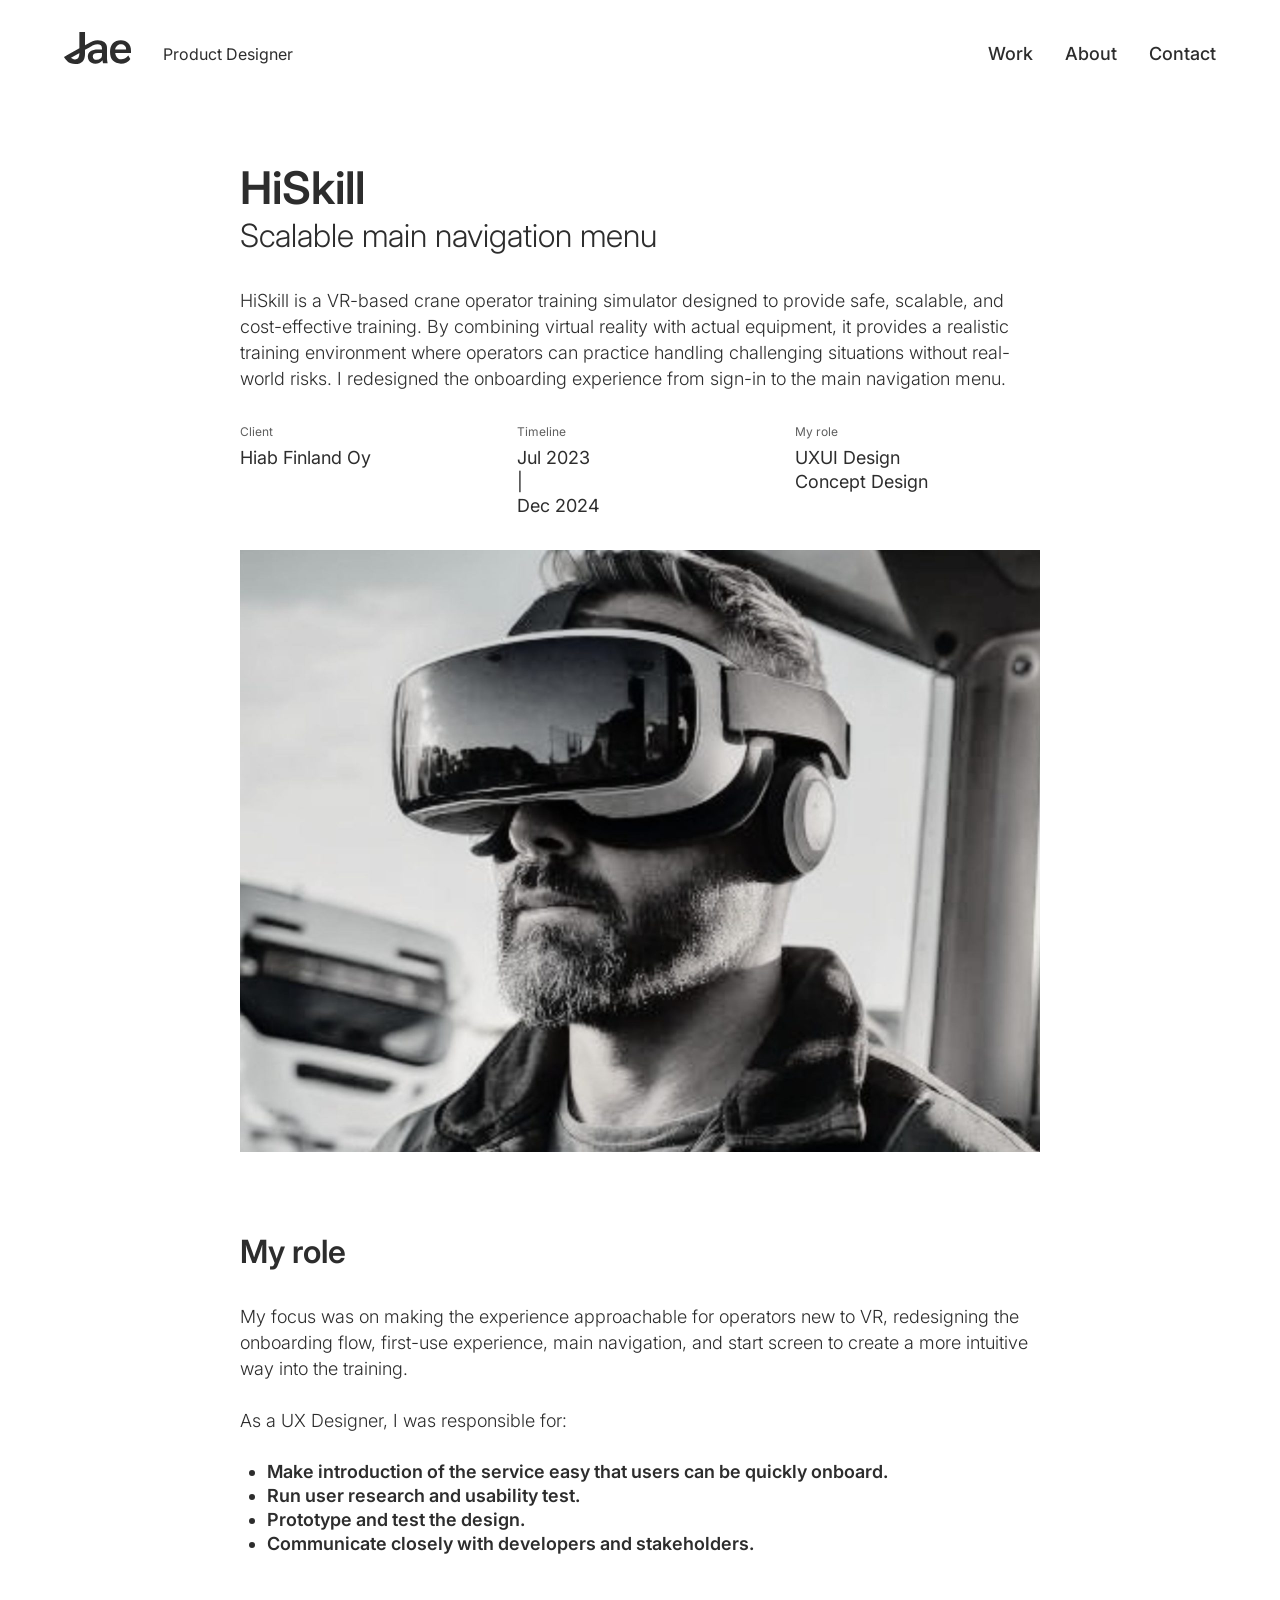
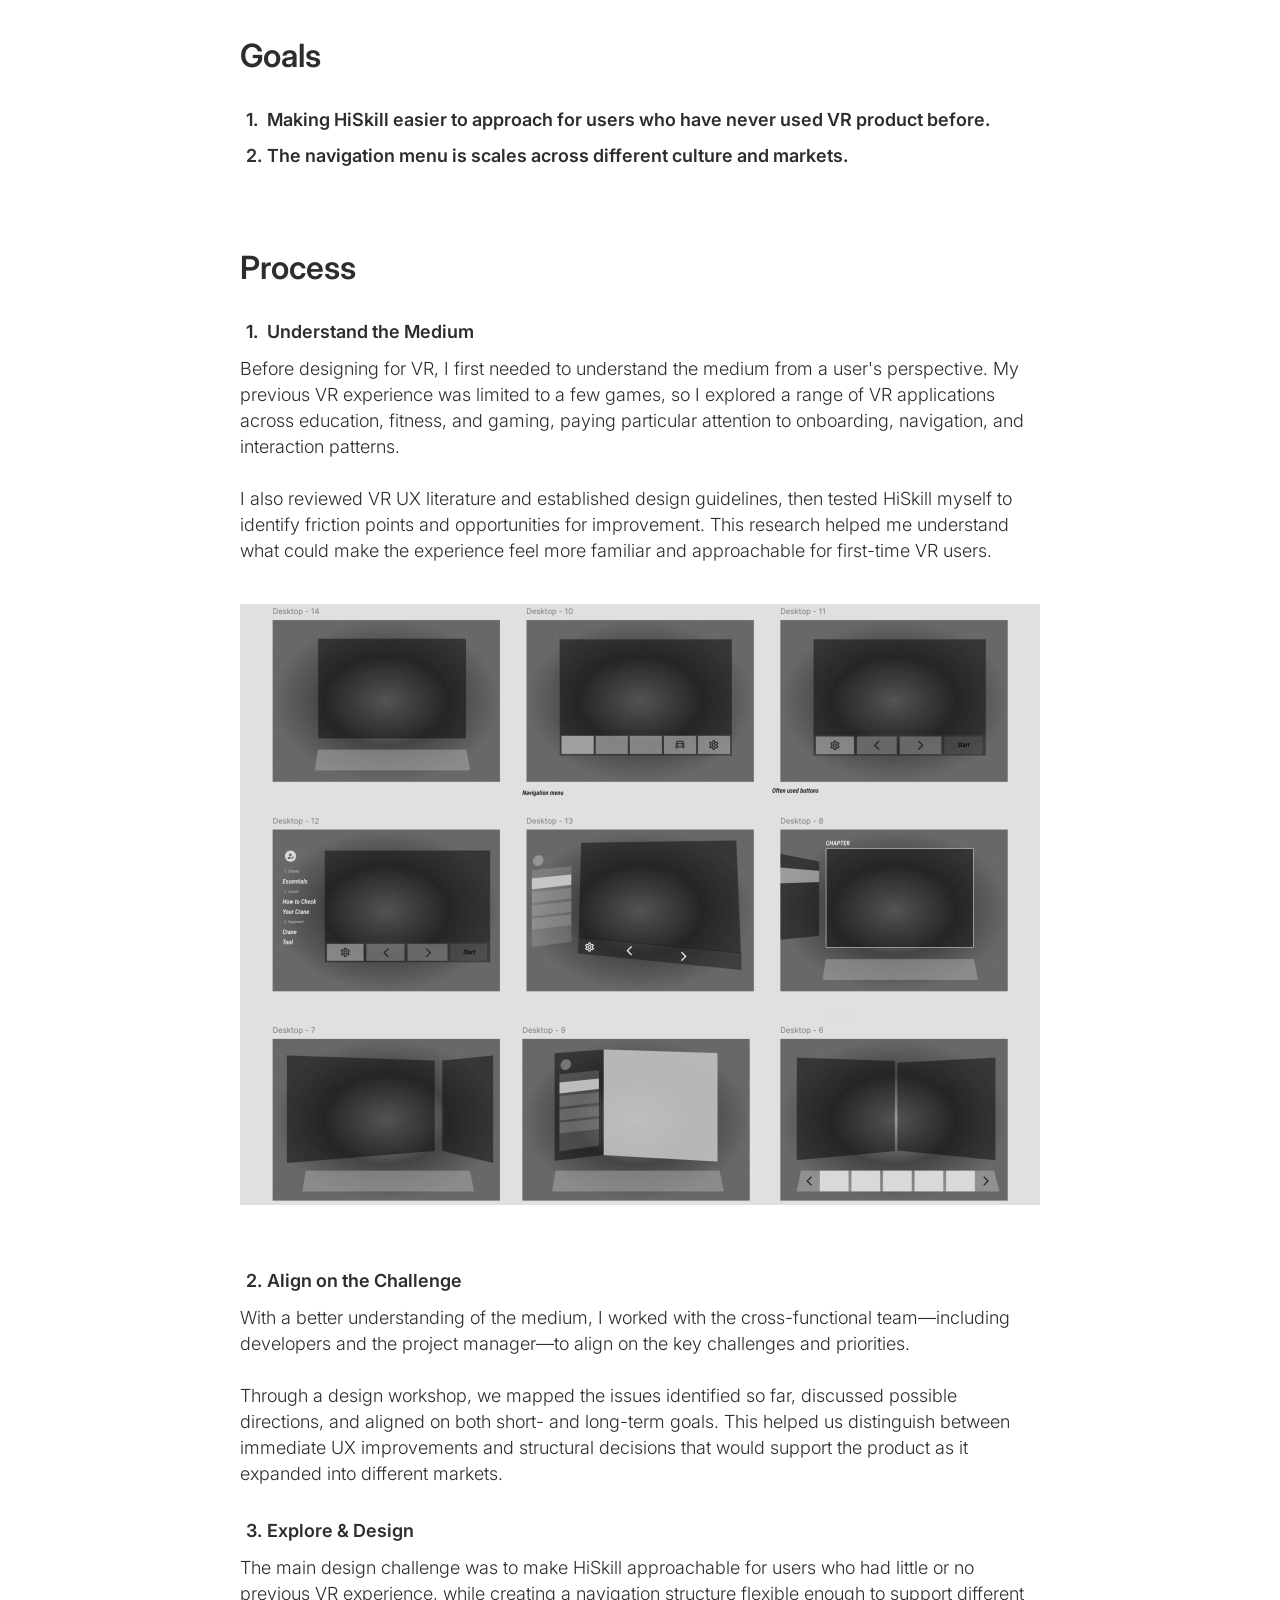
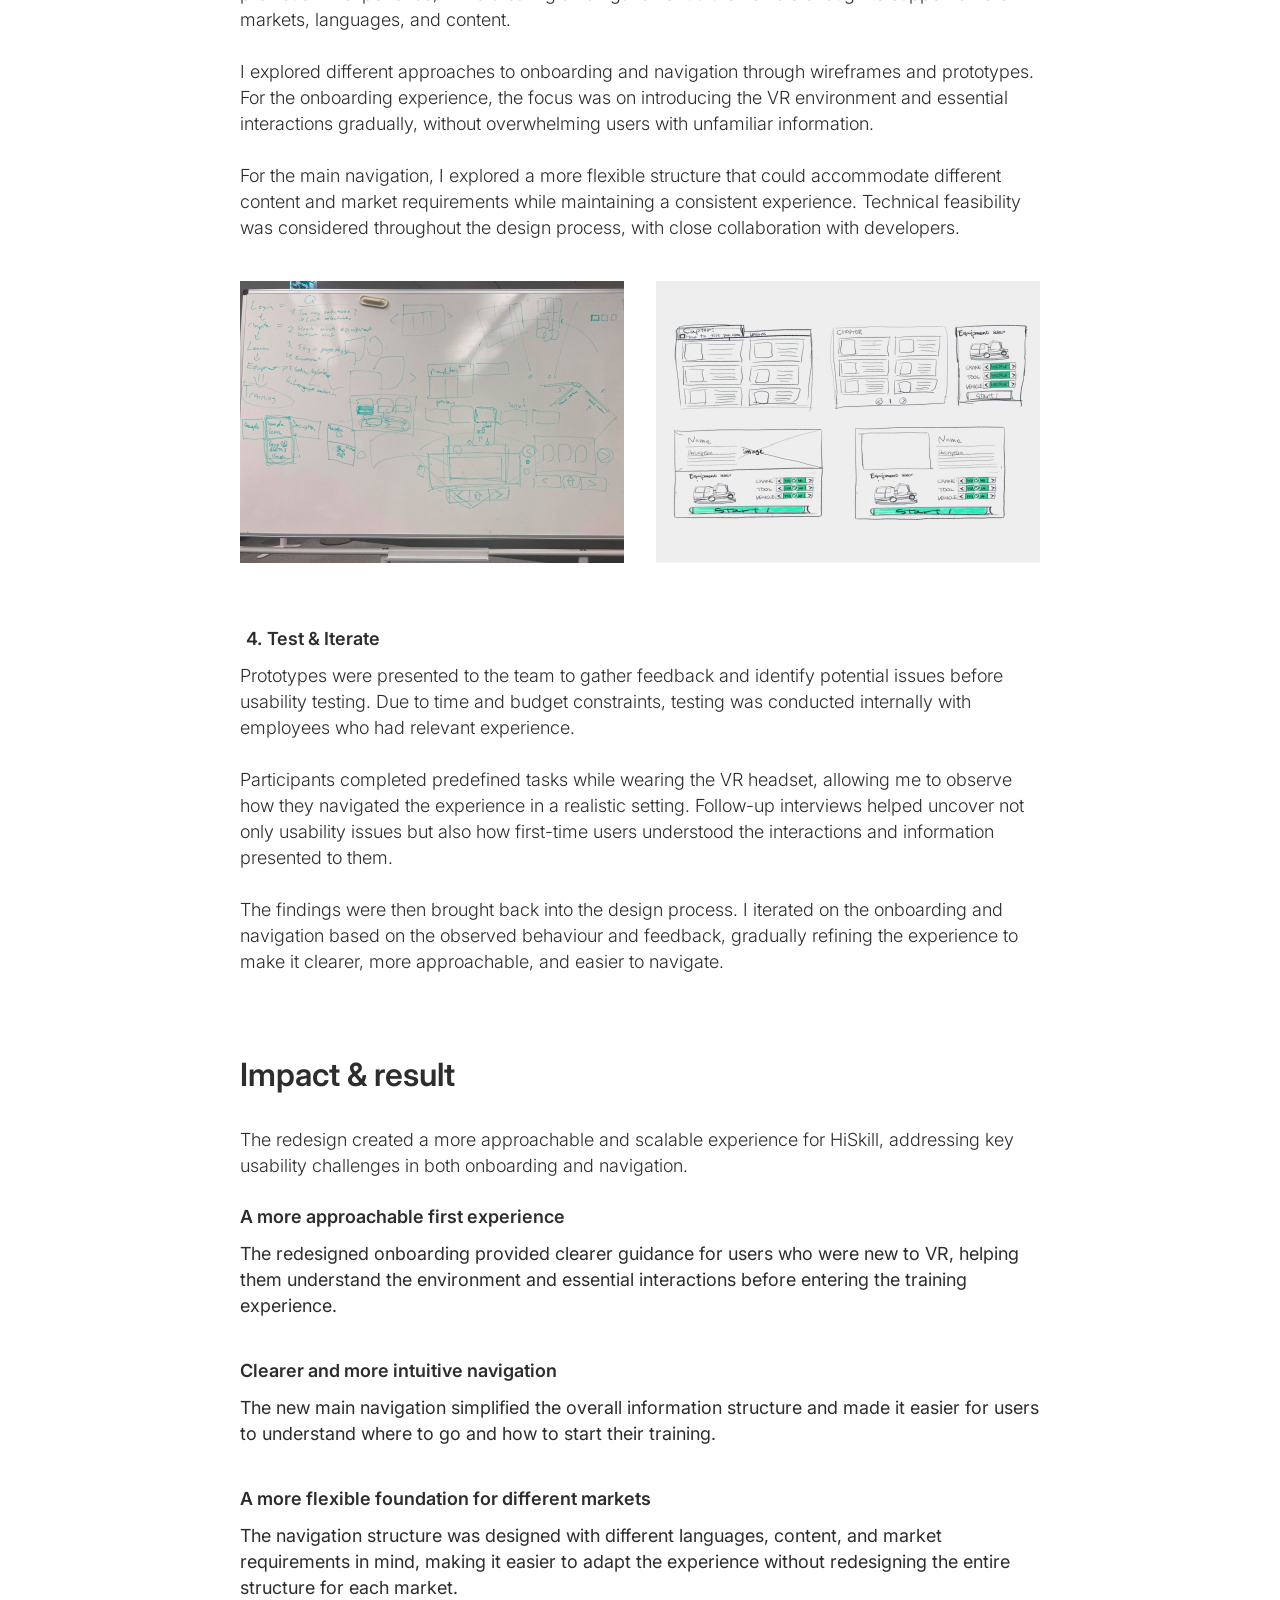
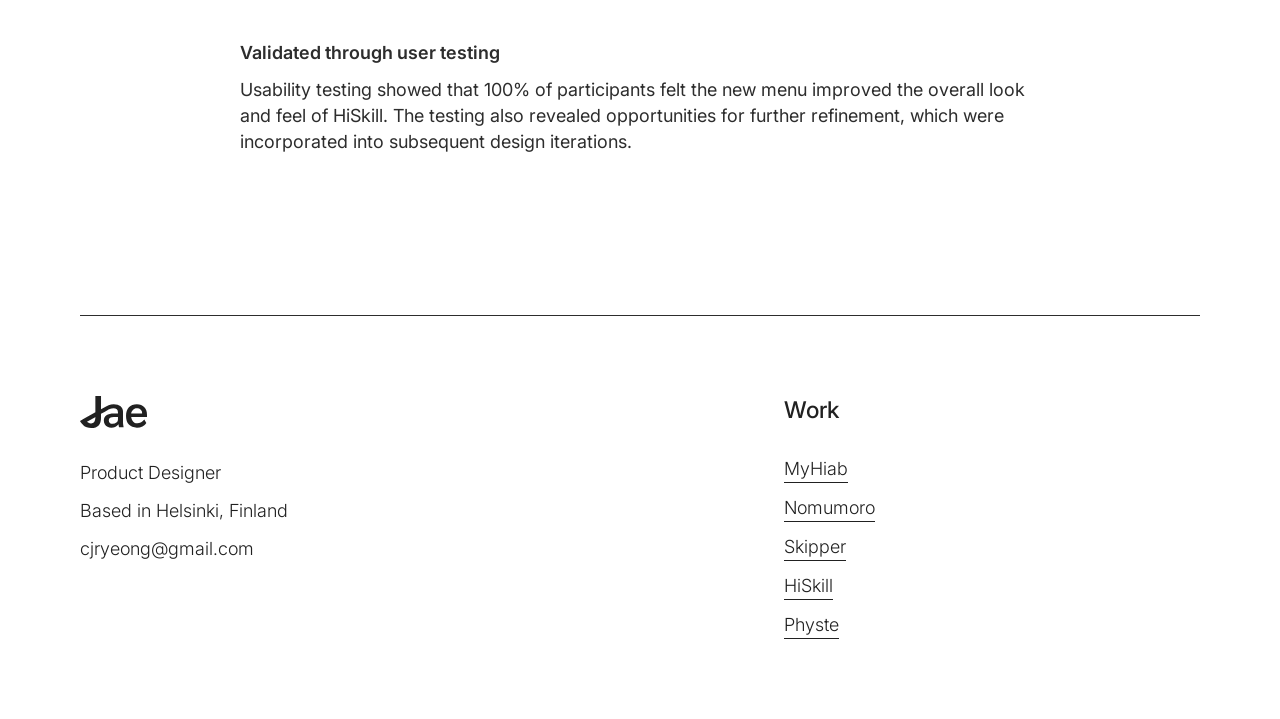
==== projects/hiskill.html @ 5b9ea30c "Built the page." ====
<!doctype html>
<html lang="en">
<head>
  <meta charset="utf-8">
  <meta name="viewport" content="width=device-width, initial-scale=1">
  <title>HiSkill — Jaeryeong Myllynen</title>
  <meta name="description" content="HiSkill: redesigning onboarding and the main navigation menu of a VR crane operator training simulator.">

  <link rel="icon" href="../favicon.ico" sizes="48x48">
  <link rel="icon" href="../favicon.svg" type="image/svg+xml">
  <link rel="apple-touch-icon" href="../apple-touch-icon.png">

  <link rel="preconnect" href="https://fonts.googleapis.com">
  <link rel="preconnect" href="https://fonts.gstatic.com" crossorigin>
  <link href="https://fonts.googleapis.com/css2?family=Inter:wght@300;400;500;600&display=swap" rel="stylesheet">

  <link rel="stylesheet" href="../css/styles.css">
</head>
<body>
  <header class="site-header">
    <a class="site-header__logo" href="../index.html" aria-label="Jae — home">
      <img src="../assets/images/logo.svg" width="67.3174" height="32" alt="Jae">
    </a>
    <p class="site-header__tagline">Product Designer</p>
    <nav class="site-nav" aria-label="Main">
      <ul class="site-nav__list">
        <li><a class="site-nav__link" href="../index.html#work">Work</a></li>
        <li><a class="site-nav__link" href="../index.html#about">About</a></li>
        <li><a class="site-nav__link" href="../index.html#contact">Contact</a></li>
      </ul>
    </nav>
  </header>

  <main class="site-main project">
    <header class="project-header">
      <h1 class="project-header__title">HiSkill</h1>
      <p class="project-header__subtitle">Scalable main navigation menu</p>
      <div class="prose project-header__intro">
        <p>HiSkill is a VR-based crane operator training simulator designed to provide safe, scalable, and cost-effective training. By combining virtual reality with actual equipment, it provides a realistic training environment where operators can practice handling challenging situations without real-world risks. I redesigned the onboarding experience from sign-in to the main navigation menu.</p>
      </div>
      <dl class="project-meta">
        <div>
          <dt>Client</dt>
          <dd>Hiab Finland Oy</dd>
        </div>
        <div>
          <dt>Timeline</dt>
          <dd><span>Jul 2023</span><span aria-hidden="true">|</span><span><span class="visually-hidden">to </span>Dec 2024</span></dd>
        </div>
        <div>
          <dt>My role</dt>
          <dd><span>UXUI Design</span><span>Concept Design</span></dd>
        </div>
      </dl>
    </header>

    <figure class="project-hero">
      <img src="../assets/images/projects/hiskill/hero.jpg" width="1600" height="1204" alt="Operator wearing a VR headset">
    </figure>

    <section class="project-section prose" aria-labelledby="role">
      <h2 id="role" class="project-section__title">My role</h2>
      <p>My focus was on making the experience approachable for operators new to VR, redesigning the onboarding flow, first-use experience, main navigation, and start screen to create a more intuitive way into the training.</p>
      <p>As a UX Designer, I was responsible for:</p>
      <ul class="bullets bullets--strong">
        <li>Make introduction of the service easy that users can be quickly onboard.</li>
        <li>Run user research and usability test.</li>
        <li>Prototype and test the design.</li>
        <li>Communicate closely with developers and stakeholders.</li>
      </ul>
    </section>

    <section class="project-section prose" aria-labelledby="goals">
      <h2 id="goals" class="project-section__title">Goals</h2>
      <ol class="numbered numbered--compact">
        <li>
          <h3 class="numbered__title">Making HiSkill easier to approach for users who have never used VR product before.</h3>
        </li>
        <li>
          <h3 class="numbered__title">The navigation menu is scales across different culture and markets.</h3>
        </li>
      </ol>
    </section>

    <section class="project-section prose" aria-labelledby="process">
      <h2 id="process" class="project-section__title">Process</h2>
      <ol class="numbered">
        <li>
          <h3 class="numbered__title">Understand the Medium</h3>
          <p>Before designing for VR, I first needed to understand the medium from a user's perspective. My previous VR experience was limited to a few games, so I explored a range of VR applications across education, fitness, and gaming, paying particular attention to onboarding, navigation, and interaction patterns.</p>
          <p>I also reviewed VR UX literature and established design guidelines, then tested HiSkill myself to identify friction points and opportunities for improvement. This research helped me understand what could make the experience feel more familiar and approachable for first-time VR users.</p>
          <figure class="figure">
            <img src="../assets/images/projects/hiskill/vr-research.jpg" width="1600" height="1202" alt="Nine explorations of VR screen layouts with navigation menus and panels" loading="lazy" decoding="async">
          </figure>
        </li>
        <li>
          <h3 class="numbered__title">Align on the Challenge</h3>
          <p>With a better understanding of the medium, I worked with the cross-functional team—including developers and the project manager—to align on the key challenges and priorities.</p>
          <p>Through a design workshop, we mapped the issues identified so far, discussed possible directions, and aligned on both short- and long-term goals. This helped us distinguish between immediate UX improvements and structural decisions that would support the product as it expanded into different markets.</p>
        </li>
        <li>
          <h3 class="numbered__title">Explore &amp; Design</h3>
          <p>The main design challenge was to make HiSkill approachable for users who had little or no previous VR experience, while creating a navigation structure flexible enough to support different markets, languages, and content.</p>
          <p>I explored different approaches to onboarding and navigation through wireframes and prototypes. For the onboarding experience, the focus was on introducing the VR environment and essential interactions gradually, without overwhelming users with unfamiliar information.</p>
          <p>For the main navigation, I explored a more flexible structure that could accommodate different content and market requirements while maintaining a consistent experience. Technical feasibility was considered throughout the design process, with close collaboration with developers.</p>
          <figure class="figure figure--pair figure--pair-wide">
            <img src="../assets/images/projects/hiskill/workshop.jpg" width="768" height="564" alt="Whiteboard from the design workshop" loading="lazy" decoding="async">
            <img src="../assets/images/projects/hiskill/wireframes.jpg" width="768" height="564" alt="Hand-drawn wireframes of the main navigation" loading="lazy" decoding="async">
          </figure>
        </li>
        <li>
          <h3 class="numbered__title">Test &amp; Iterate</h3>
          <p>Prototypes were presented to the team to gather feedback and identify potential issues before usability testing. Due to time and budget constraints, testing was conducted internally with employees who had relevant experience.</p>
          <p>Participants completed predefined tasks while wearing the VR headset, allowing me to observe how they navigated the experience in a realistic setting. Follow-up interviews helped uncover not only usability issues but also how first-time users understood the interactions and information presented to them.</p>
          <p>The findings were then brought back into the design process. I iterated on the onboarding and navigation based on the observed behaviour and feedback, gradually refining the experience to make it clearer, more approachable, and easier to navigate.</p>
        </li>
      </ol>
    </section>

    <section class="project-section prose" aria-labelledby="impact">
      <h2 id="impact" class="project-section__title">Impact &amp; result</h2>
      <p>The redesign created a more approachable and scalable experience for HiSkill, addressing key usability challenges in both onboarding and navigation.</p>
      <div class="subsection subsection--highlight subsection--strong-text">
        <h3 class="subsection__title">A more approachable first experience</h3>
        <p>The redesigned onboarding provided clearer guidance for users who were new to VR, helping them understand the environment and essential interactions before entering the training experience.</p>
      </div>
      <div class="subsection subsection--highlight subsection--strong-text">
        <h3 class="subsection__title">Clearer and more intuitive navigation</h3>
        <p>The new main navigation simplified the overall information structure and made it easier for users to understand where to go and how to start their training.</p>
      </div>
      <div class="subsection subsection--highlight subsection--strong-text">
        <h3 class="subsection__title">A more flexible foundation for different markets</h3>
        <p>The navigation structure was designed with different languages, content, and market requirements in mind, making it easier to adapt the experience without redesigning the entire structure for each market.</p>
      </div>
      <div class="subsection subsection--highlight subsection--strong-text">
        <h3 class="subsection__title">Validated through user testing</h3>
        <p>Usability testing showed that 100% of participants felt the new menu improved the overall look and feel of HiSkill. The testing also revealed opportunities for further refinement, which were incorporated into subsequent design iterations.</p>
      </div>
    </section>
  </main>

  <footer class="site-footer">
    <div class="site-footer__inner">
      <div class="site-footer__info">
        <img src="../assets/images/logo-footer.svg" width="67.3174" height="32" alt="Jae">
        <ul class="site-footer__details">
          <li>Product Designer</li>
          <li>Based in Helsinki, Finland</li>
          <li><a href="mailto:cjryeong@gmail.com">cjryeong@gmail.com</a></li>
        </ul>
      </div>
      <nav class="site-footer__work" aria-label="Work">
        <h2 class="site-footer__heading">Work</h2>
        <ul class="site-footer__links">
          <li><a class="site-footer__link" href="myhiab.html">MyHiab</a></li>
          <li><a class="site-footer__link" href="nomumoro.html">Nomumoro</a></li>
          <li><a class="site-footer__link" href="skipper.html">Skipper</a></li>
          <li><a class="site-footer__link" href="hiskill.html" aria-current="page">HiSkill</a></li>
          <li><a class="site-footer__link" href="physte.html">Physte</a></li>
        </ul>
      </nav>
    </div>
  </footer>
</body>
</html>
---- css/styles.css ----
/* ==========================================================================
   Design tokens (from Figma / design exports)
   ========================================================================== */
:root {
  --color-text: #2d2d2d;
  --color-text-strong: #212121;
  --color-border: #2d2d2d;
  --color-bg: #ffffff;
  --color-dark: #2d2d2d;
  --color-on-dark: #ffffff;
  --color-on-dark-muted: #d1d1d1;
  --color-black: #000000;
  --color-media-bg: #e5ecf1;

  --font-sans: "Inter", system-ui, -apple-system, "Segoe UI", Roboto, sans-serif;

  /* Paragraph/Light */
  --text-paragraph-size: 18px;
  --text-paragraph-line: 26px;
  /* H5/Medium */
  --text-h5-size: 23px;
  --text-h5-line: 28px;

  --content-width: 1120px;
  --gutter: 64px;
  /* Side padding that centres a 1120px column on wide screens */
  --content-pad: max(var(--gutter), calc((100% - var(--content-width)) / 2));
}

/* ==========================================================================
   Base
   ========================================================================== */
*,
*::before,
*::after {
  box-sizing: border-box;
}

html {
  -webkit-text-size-adjust: 100%;
  scroll-behavior: smooth;
}

@media (prefers-reduced-motion: reduce) {
  html {
    scroll-behavior: auto;
  }
}

body {
  margin: 0;
  min-height: 100vh;
  display: flex;
  flex-direction: column;
  font-family: var(--font-sans);
  color: var(--color-text);
  background: var(--color-bg);
  -webkit-font-smoothing: antialiased;
}

img,
video {
  display: block;
  max-width: 100%;
  height: auto;
}

h1, h2, h3, h4, h5, h6, p, ul, ol, figure, dl, dd {
  margin: 0;
}

ul,
ol {
  padding: 0;
  list-style: none;
}

a {
  color: inherit;
  text-decoration: none;
}

a:focus-visible {
  outline: 2px solid currentColor;
  outline-offset: 4px;
  border-radius: 2px;
}

.visually-hidden {
  position: absolute;
  width: 1px;
  height: 1px;
  margin: -1px;
  padding: 0;
  overflow: hidden;
  clip: rect(0 0 0 0);
  white-space: nowrap;
  border: 0;
}

/* ==========================================================================
   Header / top navigation
   ========================================================================== */
.site-header {
  display: flex;
  align-items: flex-end;
  gap: 32px;
  padding: 32px var(--gutter);
}

.site-header__logo {
  flex-shrink: 0;
}

.site-header__logo img {
  width: 67.3174px;
  height: 32px;
}

.site-header__tagline {
  flex: 1 0 0;
  min-width: 0;
  font-size: 16px;
  font-weight: 400;
  line-height: normal;
  color: var(--color-text);
}

.site-nav {
  flex: 1 0 0;
  min-width: 0;
}

.site-nav__list {
  display: flex;
  align-items: center;
  justify-content: flex-end;
  gap: 32px;
}

.site-nav__link {
  font-size: 18px;
  font-weight: 500;
  line-height: normal;
  white-space: nowrap;
  color: var(--color-text);
  transition: opacity 0.2s ease;
}

.site-nav__link:hover,
.site-nav__link[aria-current="page"] {
  opacity: 0.6;
}

/* ==========================================================================
   Main
   ========================================================================== */
.site-main {
  flex: 1 0 auto;
}

/* ==========================================================================
   Shared components
   ========================================================================== */
.tags {
  display: flex;
  flex-wrap: wrap;
  gap: 8px 18px;
}

.tags li {
  padding-left: 8px;
  border-left: 1px solid var(--color-black);
  font-size: 14px;
  font-weight: 300;
  line-height: 23px;
  color: var(--color-text);
}

.button {
  display: inline-flex;
  align-items: center;
  gap: 8px;
  padding: 12px 16px;
  border-radius: 2px;
  background: var(--color-black);
  color: #ffffff;
  font-size: 18px;
  font-weight: 500;
  line-height: 24px;
  white-space: nowrap;
  transition: background-color 0.2s ease;
}

.button:hover {
  background: #3a3a3a;
}

.button__icon {
  flex-shrink: 0;
  transition: transform 0.2s ease;
}

.button:hover .button__icon {
  transform: translateX(3px);
}

/* ==========================================================================
   Hero
   ========================================================================== */
.hero {
  display: grid;
  grid-template-columns: minmax(0, 671px) minmax(0, 1fr);
  gap: 32px;
  /* 170px at 1440px+ wide; eases down to the normal gutter on narrower screens */
  padding: 0 clamp(var(--gutter), calc((100% - 1100px) / 2), 64px);
}

.hero__media {
  position: relative;
  aspect-ratio: 591 / 574;
  overflow: hidden;
  background: var(--color-media-bg);
}

.slideshow__slide {
  position: absolute;
  inset: 0;
  width: 100%;
  height: 100%;
  object-fit: cover;
  opacity: 0;
  z-index: 0;
}

/* The outgoing slide stays fully visible underneath while the next one
   fades in on top, so there's no dip to the background between images. */
.slideshow__slide.is-prev {
  opacity: 1;
  z-index: 1;
}

.slideshow__slide.is-active {
  opacity: 1;
  z-index: 2;
  transition: opacity 100ms ease-in;
}

@media (prefers-reduced-motion: reduce) {
  .slideshow__slide.is-active {
    transition: none;
  }
}

.hero__text {
  padding-top: 40px;
}

.hero__title {
  font-size: 72px;
  font-weight: 400;
  line-height: 88px;
  color: var(--color-text);
}

.hero__title span {
  display: block;
}

.hero__lead {
  max-width: 560px;
  margin-top: 32px;
  font-size: 23px;
  font-weight: 300;
  line-height: 36px;
  color: var(--color-text);
}

/* ==========================================================================
   Work
   ========================================================================== */
.work {
  display: flex;
  flex-direction: column;
  gap: 24px;
  padding: 80px var(--content-pad);
  scroll-margin-top: 16px;
}

.work-card {
  display: grid;
  grid-template-columns: minmax(0, 1fr) minmax(0, var(--media-width, 540px));
  grid-template-areas: "body media";
  align-items: center;
  gap: 40px;
  padding: 32px 0;
}

.work-card--media-left {
  grid-template-columns: minmax(0, var(--media-width, 540px)) minmax(0, 1fr);
  grid-template-areas: "media body";
}

.work-card__body {
  grid-area: body;
}

.work-card__media {
  grid-area: media;
  width: 100%;
}

.work-card__title {
  font-size: 45px;
  font-weight: 500;
  line-height: 56px;
  color: var(--color-text);
}

.work-card__subtitle {
  font-size: 32px;
  font-weight: 300;
  line-height: 40px;
  color: var(--color-text);
}

.work-card .tags {
  margin-top: 32px;
}

.work-card .button {
  margin-top: 32px;
}

/* ==========================================================================
   Dark band (About, Resume, Contact)
   ========================================================================== */
.dark {
  background: var(--color-dark);
  color: var(--color-on-dark);
}

/* About ------------------------------------------------------------------ */
.about {
  display: grid;
  grid-template-columns: minmax(0, 382px) minmax(0, 1fr);
  gap: 64px;
  padding: 80px var(--content-pad);
}

.about__name {
  font-size: 45px;
  font-weight: 500;
  line-height: 56px;
}

.about__portrait {
  width: 100%;
  margin-top: 40px;
}

.about__lead {
  font-size: 23px;
  font-weight: 300;
  line-height: 36px;
  color: var(--color-on-dark-muted);
}

.principles {
  display: flex;
  flex-direction: column;
  gap: 32px;
  margin-top: 64px;
}

.principle__number {
  display: inline-block;
  min-width: 17px;
  padding: 0 3px;
  border-radius: 2px;
  background: var(--color-on-dark);
  color: var(--color-dark);
  font-size: 12px;
  font-weight: 500;
  line-height: 15px;
  text-align: center;
}

.principle__title {
  margin-top: 8px;
  font-size: 18px;
  font-weight: 500;
  line-height: 26px;
}

.principle__text {
  margin-top: 12px;
  font-size: var(--text-paragraph-size);
  font-weight: 300;
  line-height: var(--text-paragraph-line);
  color: var(--color-on-dark-muted);
}

/* Resume ----------------------------------------------------------------- */
.resume {
  display: grid;
  grid-template-columns: minmax(0, 384px) minmax(0, 1fr);
  gap: 64px;
  padding: 40px var(--content-pad) 80px;
}

.resume__column {
  display: flex;
  flex-direction: column;
  gap: 64px;
}

.resume__group {
  display: flex;
  flex-direction: column;
  gap: 32px;
}

.resume__heading {
  padding-left: 8px;
  border-left: 4px solid var(--color-on-dark);
  font-size: 32px;
  font-weight: 500;
  line-height: 40px;
}

.entry__date {
  font-size: 14px;
  font-weight: 400;
  line-height: 20px;
}

.entry__title {
  font-size: 23px;
  font-weight: 400;
  line-height: 28px;
}

.entry__text,
.entry__list {
  margin-top: 12px;
  font-size: var(--text-paragraph-size);
  font-weight: 300;
  line-height: var(--text-paragraph-line);
  color: var(--color-on-dark-muted);
}

.entry__list {
  padding-left: 27px;
  list-style: disc;
}

/* Contact ---------------------------------------------------------------- */
.contact {
  padding: 80px var(--content-pad) 160px;
}

.contact__inner {
  display: grid;
  grid-template-columns: minmax(0, 640px) minmax(0, 1fr);
  gap: 64px;
  padding-top: 80px;
  border-top: 1px solid var(--color-on-dark-muted);
}

.contact__title {
  font-size: 45px;
  font-weight: 400;
  line-height: 56px;
}

.contact__links {
  display: flex;
  flex-direction: column;
  gap: 42px;
  padding-top: 18px;
}

.contact__link {
  display: inline-flex;
  align-items: center;
  gap: 4px;
  font-size: 23px;
  font-weight: 500;
  line-height: 28px;
  transition: opacity 0.2s ease;
}

.contact__link svg {
  flex-shrink: 0;
  transition: transform 0.2s ease;
}

.contact__link:hover {
  opacity: 0.75;
}

.contact__link:hover svg {
  transform: translateX(3px);
}

/* ==========================================================================
   Footer
   ========================================================================== */
.site-footer {
  padding: 80px var(--content-pad);
  color: var(--color-text-strong);
}

.site-footer__inner {
  display: flex;
  align-items: flex-start;
  gap: 64px;
  padding-top: 80px;
  border-top: 1px solid var(--color-border);
}

/* Landing page: footer follows the dark band, so no divider. */
.site-footer--plain {
  padding-bottom: 160px;
}

.site-footer--plain .site-footer__inner {
  padding-top: 0;
  border-top: 0;
}

.site-footer__info {
  display: flex;
  flex-direction: column;
  gap: 32px;
  width: 640px;
  flex-shrink: 1;
}

.site-footer__info img {
  width: 67.3174px;
  height: 32px;
}

.site-footer__details {
  display: flex;
  flex-direction: column;
  gap: 12px;
  font-size: var(--text-paragraph-size);
  font-weight: 300;
  line-height: var(--text-paragraph-line);
}

.site-footer__work {
  display: flex;
  flex-direction: column;
  gap: 32px;
  flex: 1 0 0;
  min-width: 0;
}

.site-footer__heading {
  font-size: var(--text-h5-size);
  font-weight: 500;
  line-height: var(--text-h5-line);
}

.site-footer__links {
  display: flex;
  flex-direction: column;
  align-items: flex-start;
  gap: 12px;
}

.site-footer__link {
  display: inline-block;
  font-size: var(--text-paragraph-size);
  font-weight: 300;
  line-height: var(--text-paragraph-line);
  white-space: nowrap;
  border-bottom: 1px solid var(--color-text-strong);
  transition: opacity 0.2s ease;
}

.site-footer__link:hover {
  opacity: 0.6;
}

/* ==========================================================================
   Responsive
   ========================================================================== */
@media (max-width: 1100px) {
  .hero__title {
    font-size: 56px;
    line-height: 68px;
  }

  .hero__lead {
    font-size: 20px;
    line-height: 32px;
  }
}

@media (max-width: 900px) {
  :root {
    --gutter: 32px;
  }

  .hero {
    grid-template-columns: 1fr;
  }

  .hero__text {
    padding-top: 8px;
  }

  .work {
    padding-top: 48px;
    padding-bottom: 48px;
  }

  .work-card,
  .work-card--media-left {
    grid-template-columns: 1fr;
    grid-template-areas:
      "media"
      "body";
    gap: 24px;
  }

  .about,
  .resume,
  .contact__inner {
    grid-template-columns: 1fr;
    gap: 48px;
  }

  .about__portrait {
    max-width: 382px;
  }

  .resume {
    padding-top: 0;
  }

  .contact {
    padding-bottom: 96px;
  }

  .contact__links {
    padding-top: 0;
    gap: 24px;
  }

  .site-footer__inner {
    flex-direction: column;
    gap: 48px;
  }

  .site-footer__info {
    width: 100%;
  }

  .site-footer--plain {
    padding-bottom: 80px;
  }
}

@media (max-width: 600px) {
  :root {
    --gutter: 16px;
  }

  .site-header {
    align-items: center;
    gap: 16px;
    padding-top: 20px;
    padding-bottom: 20px;
  }

  .site-header__tagline {
    display: none;
  }

  .site-nav__list {
    gap: 20px;
  }

  .site-nav__link {
    font-size: 16px;
  }

  .hero__title {
    font-size: 44px;
    line-height: 52px;
  }

  .hero__lead {
    margin-top: 20px;
    font-size: 18px;
    line-height: 28px;
  }

  .work-card__title,
  .about__name,
  .contact__title {
    font-size: 36px;
    line-height: 44px;
  }

  .work-card__subtitle {
    font-size: 24px;
    line-height: 32px;
  }

  .work-card .tags,
  .work-card .button {
    margin-top: 24px;
  }

  .about,
  .resume {
    padding-top: 48px;
    padding-bottom: 48px;
  }

  .resume {
    padding-top: 0;
  }

  .about__lead {
    font-size: 20px;
    line-height: 32px;
  }

  .resume__heading {
    font-size: 28px;
    line-height: 36px;
  }

  .entry__title {
    font-size: 20px;
    line-height: 26px;
  }

  .contact {
    padding-top: 48px;
    padding-bottom: 64px;
  }

  .contact__inner {
    padding-top: 48px;
  }

  .contact__link {
    font-size: 20px;
  }

  .site-footer {
    padding-top: 48px;
    padding-bottom: 48px;
  }

  .site-footer__inner {
    padding-top: 48px;
  }

  .site-footer--plain {
    padding-bottom: 64px;
  }
}

/* ==========================================================================
   Project pages
   ========================================================================== */
.project {
  --project-width: 800px;
  --project-pad: max(var(--gutter), calc((100% - var(--project-width)) / 2));
  --muted: #5f5f5f;
  --section-gap: 80px;
  padding: 64px var(--project-pad) 80px;
  color: var(--color-text);
}

/* Header ----------------------------------------------------------------- */
.project-header__title {
  font-size: 45px;
  font-weight: 600;
  line-height: 56px;
}

.project-header__subtitle {
  font-size: 32px;
  font-weight: 300;
  line-height: 40px;
}

.project-header__intro {
  margin-top: 32px;
}

.project-meta {
  display: grid;
  grid-template-columns: repeat(3, minmax(0, 1fr));
  gap: 32px;
  margin: 32px 0 0;
}

.project-meta dt {
  font-size: 12px;
  font-weight: 400;
  line-height: 16px;
  color: var(--muted);
}

.project-meta dd {
  margin: 6px 0 0;
  font-size: 18px;
  font-weight: 400;
  line-height: 24px;
}

.project-meta dd span {
  display: block;
}

.project-hero {
  margin: 32px 0 0;
}

/* Sections --------------------------------------------------------------- */
.project-section {
  margin-top: var(--section-gap);
}

.project-section__title {
  margin-bottom: 32px;
  font-size: 32px;
  font-weight: 600;
  line-height: 40px;
}

.prose p,
.prose li {
  font-size: 18px;
  font-weight: 300;
  line-height: 26px;
}

.prose > * + *,
.subsection > * + * {
  margin-top: 26px;
}

.subsection + .subsection {
  margin-top: 40px;
}

.subsection:has(> .figure:last-child) + .subsection {
  margin-top: 64px;
}

.subsection__title {
  font-size: 18px;
  font-weight: 600;
  line-height: 24px;
}

.subsection > .subsection__title + * {
  margin-top: 12px;
}

.subsection--strong-text p {
  font-weight: 400;
}

/* Lists */
.bullets {
  padding-left: 27px;
  list-style: disc;
}

.bullets--strong li {
  font-weight: 600;
  line-height: 24px;
}

.bullets--spaced li + li {
  margin-top: 26px;
}

/* Numbered items: only the heading line carries the number. */
.numbered {
  counter-reset: item;
}

.numbered > li {
  counter-increment: item;
}

.numbered > li + li {
  margin-top: 32px;
}

.numbered__title {
  position: relative;
  padding-left: 27px;
  font-size: 18px;
  font-weight: 600;
  line-height: 24px;
}

.numbered__title::before {
  content: counter(item) ".";
  position: absolute;
  left: 6px;
}

/* Content nested inside a numbered step */
.numbered > li:not(.problem-card) > * + * {
  margin-top: 26px;
}

.numbered > li > .numbered__title + *,
.numbered__title + * {
  margin-top: 12px;
}

.numbered > li > .figure {
  margin-top: 40px;
}

.numbered > li:has(> .figure:last-child) + li {
  margin-top: 64px;
}

.numbered--compact > li + li {
  margin-top: 12px;
}

/* Problem cards: text + image side by side */
.problem-card {
  display: grid;
  grid-template-columns: minmax(0, 1fr) 218px;
  gap: 40px;
  align-items: start;
}

.problem-card__example {
  margin-top: 12px;
  font-size: 14px;
  font-weight: 400;
  line-height: 17px;
}

.problem-card__example + p {
  margin-top: 8px;
}

/* Figures ---------------------------------------------------------------- */
.figure {
  margin: 40px 0 0;
}

.figure img {
  width: 100%;
}

/* A figure straight under a section heading uses the heading's 32px gap. */
.project-section__title + .figure {
  margin-top: 0;
}

.figure figcaption,
.caption {
  margin-top: 10px;
  font-size: 12px;
  font-weight: 400;
  line-height: 15px;
  color: var(--muted);
}

.figure--pair {
  display: grid;
  grid-template-columns: repeat(2, minmax(0, 1fr));
  gap: 16px;
}

.figure--pair-wide {
  gap: 32px;
}

.media-row {
  display: grid;
  grid-template-columns: repeat(2, minmax(0, 1fr));
  gap: 32px;
  align-items: center;
}

.media-row + .media-row {
  margin-top: 40px;
}

.media-row .media-row__media--phone {
  width: 245px;
  max-width: 100%;
  justify-self: center;
}

.media-row--reverse .media-row__media {
  order: 2;
}

/* Wide layouts that break out of the 800px column */
.breakout {
  width: min(var(--breakout, 1120px), 100vw - 2 * var(--gutter));
  margin-left: 50%;
  transform: translateX(-50%);
}

/* ==========================================================================
   Dark project theme (Nomumoro)
   ========================================================================== */
.theme-dark {
  background: #121212;
}

.theme-dark .site-header {
  background: #ffffff;
}

.theme-dark .project {
  --muted: #a8a8a8;
  --section-gap: 160px;
  color: #ffffff;
}

.theme-dark .site-footer {
  color: #ffffff;
}

.theme-dark .site-footer__inner {
  border-top-color: #d1d1d1;
}

.theme-dark .site-footer__link {
  border-bottom-color: #ffffff;
}

/* Nomumoro moodboard: two staggered columns */
.moodboard {
  --breakout: 1120px;
  display: grid;
  grid-template-columns: repeat(2, minmax(0, 1fr));
  gap: 40px;
  margin-top: 160px;
}

.moodboard__column {
  display: flex;
  flex-direction: column;
  gap: 108px;
}

.moodboard__column:last-child {
  margin-top: 255px;
}

/* Nomumoro proposals */
.proposals {
  --breakout: 1180px;
  display: grid;
  grid-template-columns: repeat(3, minmax(0, 1fr));
  gap: 65px;
  margin-top: 160px;
}

.proposal {
  display: flex;
  flex-direction: column;
  gap: 24px;
}

/* The chosen direction is framed by a box drawn outside the column. */
.proposal--selected {
  outline: 1px solid #c5ff6b;
  outline-offset: 26px;
}

.proposal__title {
  font-size: 32px;
  font-weight: 500;
  line-height: 40px;
}

.logomarks {
  display: grid;
  grid-template-columns: repeat(2, minmax(0, 1fr));
  gap: 24px;
}

.figure-grid {
  display: grid;
  grid-template-columns: repeat(2, minmax(0, 1fr));
  gap: 16px;
}

.figure-grid--tight {
  gap: 16px;
}

.figure-list > * + * {
  margin-top: 40px;
}

.figure--wide {
  --breakout: 846px;
}

.figure img.breakout {
  width: min(var(--breakout, 1120px), 100vw - 2 * var(--gutter));
  max-width: none;
}

/* Project pages: responsive ------------------------------------------- */
@media (max-width: 1240px) {
  .proposals {
    gap: 40px;
  }

  .proposal--selected {
    outline-offset: 14px;
  }
}

@media (max-width: 900px) {
  .theme-dark .project {
    --section-gap: 96px;
  }

  .moodboard {
    margin-top: 96px;
  }

  .moodboard__column {
    gap: 40px;
  }

  .moodboard__column:last-child {
    margin-top: 120px;
  }

  .proposals {
    grid-template-columns: 1fr;
    margin-top: 96px;
  }
}

@media (max-width: 600px) {
  .project {
    padding-top: 40px;
    --section-gap: 64px;
  }

  .project-header__title,
  .proposal__title {
    font-size: 36px;
    line-height: 44px;
  }

  .project-header__subtitle {
    font-size: 24px;
    line-height: 32px;
  }

  .project-section__title {
    font-size: 28px;
    line-height: 36px;
  }

  .project-meta {
    grid-template-columns: 1fr 1fr;
    gap: 20px;
  }

  .problem-card,
  .media-row {
    grid-template-columns: 1fr;
    gap: 20px;
  }

  .problem-card__media {
    max-width: 260px;
  }

  .media-row--reverse .media-row__media {
    order: 0;
  }

  .moodboard {
    grid-template-columns: 1fr;
  }

  .moodboard__column:last-child {
    margin-top: 0;
  }

  .logomarks,
  .figure-grid {
    gap: 12px;
  }

  .theme-dark .project {
    --section-gap: 64px;
  }

  .proposal--selected {
    outline-offset: 8px;
  }
}
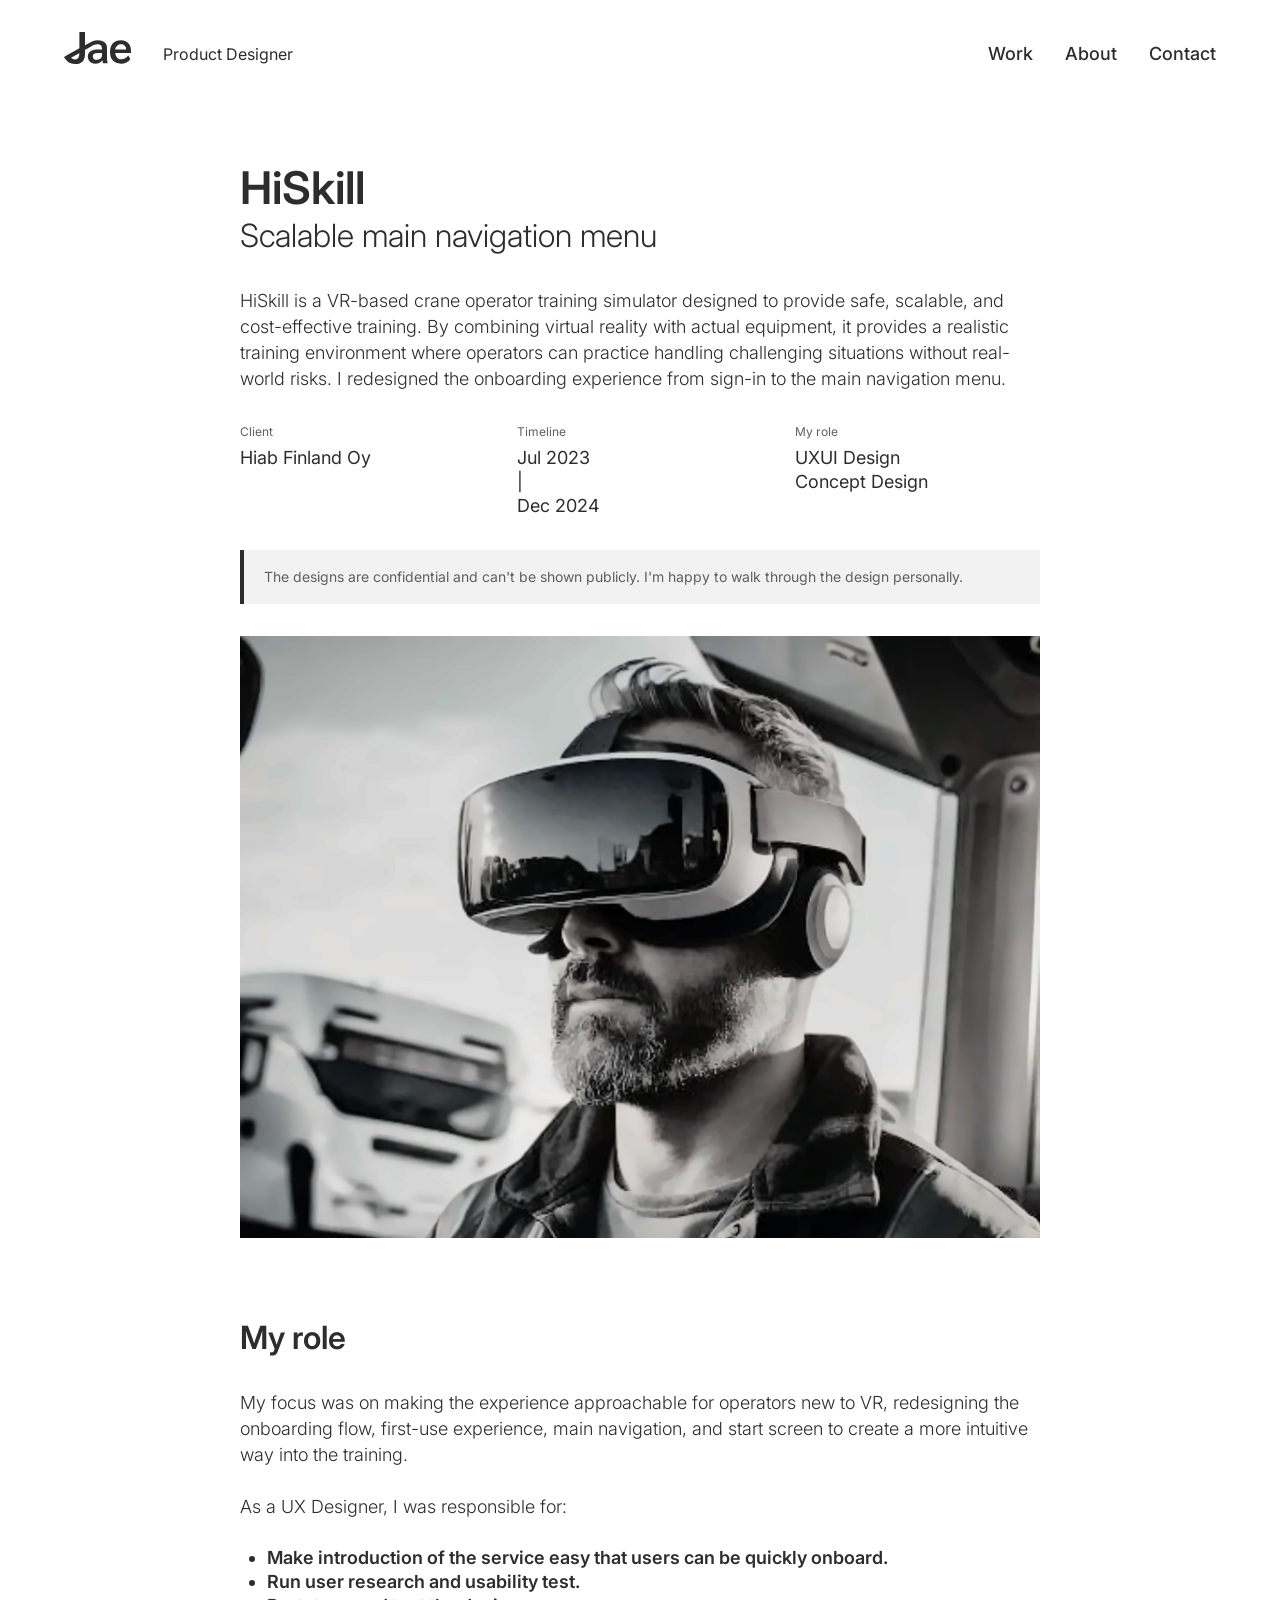
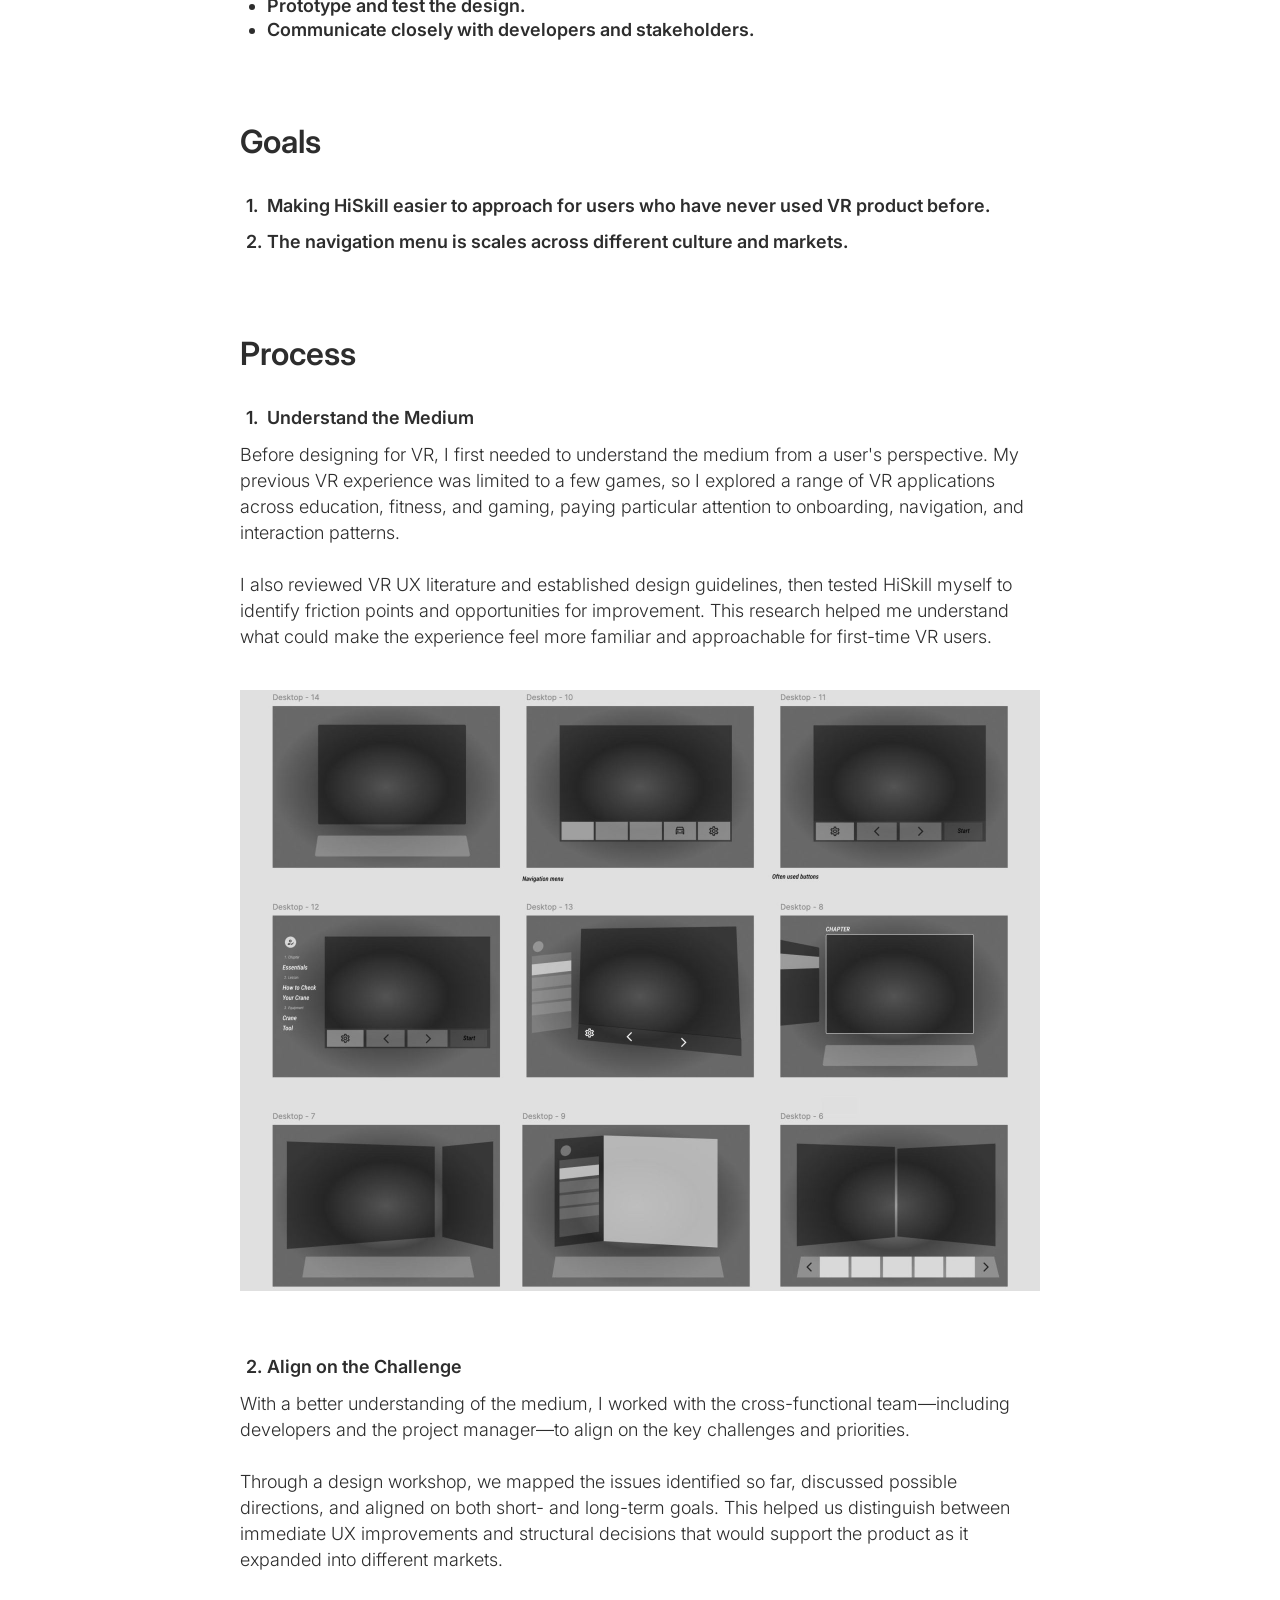
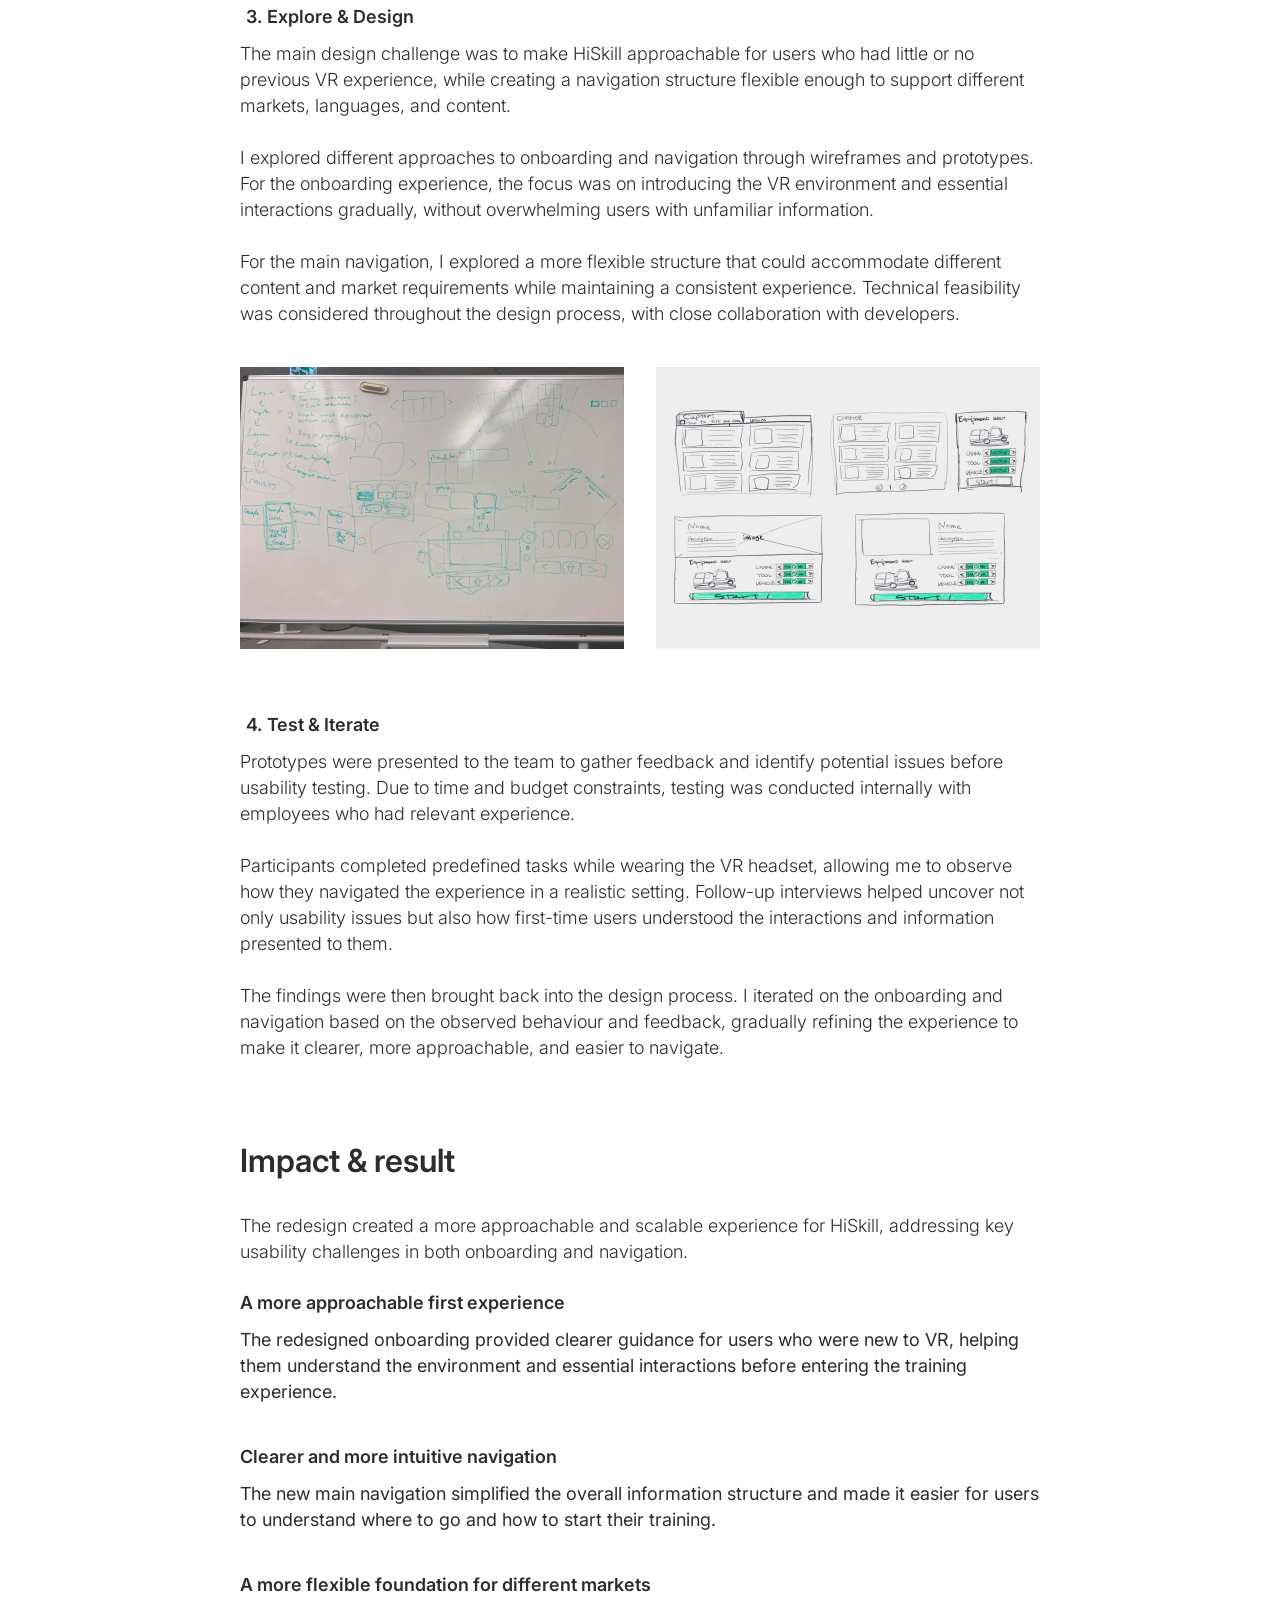
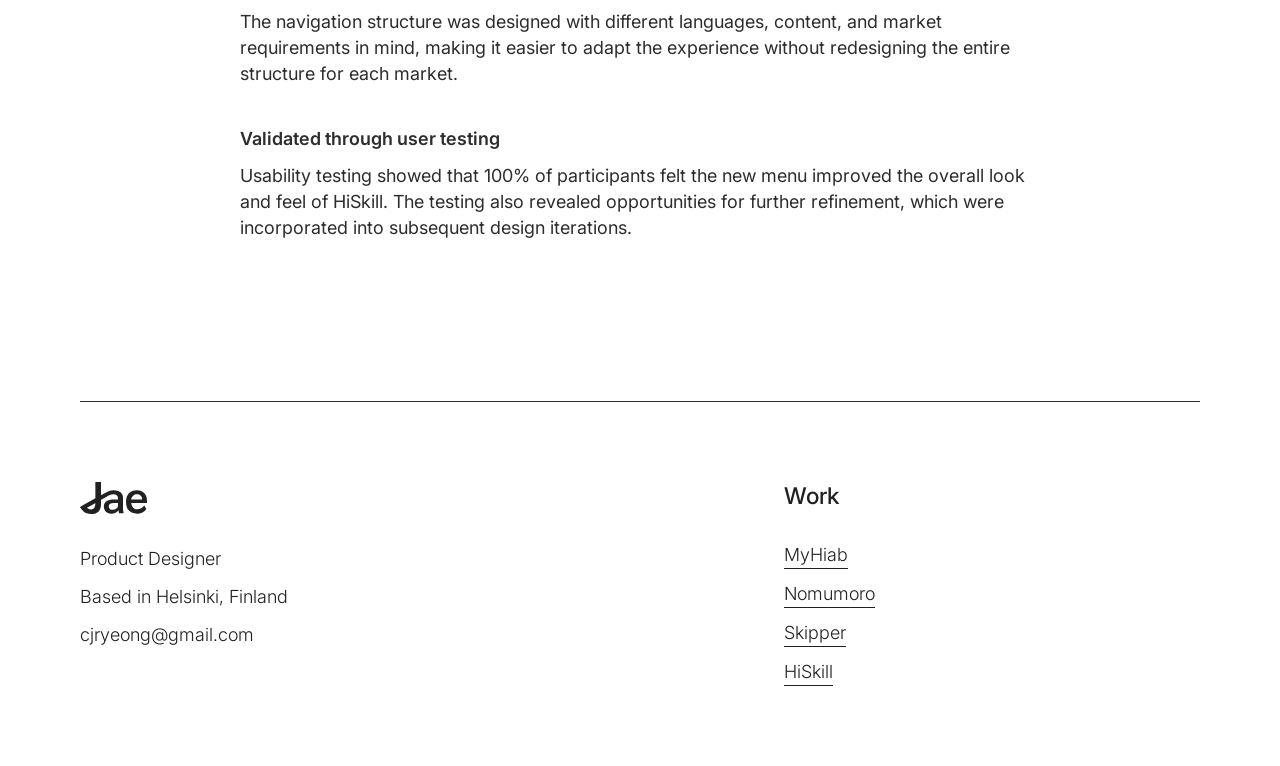
==== commit 2446b2a1: "New design in landing and about" ====
--- a/projects/hiskill.html
+++ b/projects/hiskill.html
@@ -52,6 +52,7 @@
           <dd><span>UXUI Design</span><span>Concept Design</span></dd>
         </div>
       </dl>
+      <p class="project-note">The designs are confidential and can't be shown publicly. I'm happy to walk through the design personally.</p>
     </header>
 
     <figure class="project-hero">
@@ -156,7 +157,6 @@
           <li><a class="site-footer__link" href="nomumoro.html">Nomumoro</a></li>
           <li><a class="site-footer__link" href="skipper.html">Skipper</a></li>
           <li><a class="site-footer__link" href="hiskill.html" aria-current="page">HiSkill</a></li>
-          <li><a class="site-footer__link" href="physte.html">Physte</a></li>
         </ul>
       </nav>
     </div>
--- a/css/styles.css
+++ b/css/styles.css
@@ -11,6 +11,9 @@
   --color-on-dark-muted: #d1d1d1;
   --color-black: #000000;
   --color-media-bg: #e5ecf1;
+  --color-surface: #f2f2f2;
+  --color-night: #0f1010;
+  --color-night-2: #0e0e0f;
 
   --font-sans: "Inter", system-ui, -apple-system, "Segoe UI", Roboto, sans-serif;
 
@@ -170,9 +173,9 @@
 
 .tags li {
   padding-left: 8px;
-  border-left: 1px solid var(--color-black);
+  border-left: 2px solid var(--color-text);
   font-size: 14px;
-  font-weight: 300;
+  font-weight: 400;
   line-height: 23px;
   color: var(--color-text);
 }
@@ -181,7 +184,7 @@
   display: inline-flex;
   align-items: center;
   gap: 8px;
-  padding: 12px 16px;
+  padding: 13px 16px;
   border-radius: 2px;
   background: var(--color-black);
   color: #ffffff;
@@ -206,14 +209,52 @@
 }
 
 /* ==========================================================================
-   Hero
+   Landing page
+   Side padding: the normal gutter (64px on desktop) up to 1440px wide,
+   160px above 1440px, and 480px above 2560px.
    ========================================================================== */
+.hero,
+.work,
+.about,
+.principles-band,
+.resume,
+.contact,
+.site-footer--landing {
+  --landing-pad: var(--gutter);
+}
+
+@media (min-width: 1441px) {
+  .hero,
+  .work,
+  .about,
+  .principles-band,
+  .resume,
+  .contact,
+  .site-footer--landing {
+    --landing-pad: 160px;
+  }
+}
+
+@media (min-width: 2561px) {
+  .hero,
+  .work,
+  .about,
+  .principles-band,
+  .resume,
+  .contact,
+  .site-footer--landing {
+    --landing-pad: 480px;
+  }
+}
+
+/* Hero ------------------------------------------------------------------- */
 .hero {
   display: grid;
-  grid-template-columns: minmax(0, 671px) minmax(0, 1fr);
-  gap: 32px;
-  /* 170px at 1440px+ wide; eases down to the normal gutter on narrower screens */
-  padding: 0 clamp(var(--gutter), calc((100% - 1100px) / 2), 64px);
+  grid-template-columns: minmax(0, 650px) minmax(0, 1fr);
+  /* 32px at 1440px wide, growing to 64px at 1920px */
+  column-gap: clamp(32px, calc(100vw / 15 - 64px), 64px);
+  padding: 0 var(--landing-pad);
+  background: var(--color-surface);
 }
 
 .hero__media {
@@ -258,7 +299,7 @@
 
 .hero__title {
   font-size: 72px;
-  font-weight: 400;
+  font-weight: 500;
   line-height: 88px;
   color: var(--color-text);
 }
@@ -268,36 +309,31 @@
 }
 
 .hero__lead {
-  max-width: 560px;
+  max-width: 500px;
   margin-top: 32px;
   font-size: 23px;
   font-weight: 300;
-  line-height: 36px;
+  line-height: 32px;
   color: var(--color-text);
 }
 
-/* ==========================================================================
-   Work
-   ========================================================================== */
+/* Work ------------------------------------------------------------------- */
 .work {
   display: flex;
   flex-direction: column;
-  gap: 24px;
-  padding: 80px var(--content-pad);
+  padding: 80px var(--landing-pad) 160px;
   scroll-margin-top: 16px;
 }
 
 .work-card {
   display: grid;
-  grid-template-columns: minmax(0, 1fr) minmax(0, var(--media-width, 540px));
+  grid-template-columns: minmax(0, 1fr) minmax(0, 1fr);
   grid-template-areas: "body media";
   align-items: center;
-  gap: 40px;
-  padding: 32px 0;
+  column-gap: 32px;
 }
 
 .work-card--media-left {
-  grid-template-columns: minmax(0, var(--media-width, 540px)) minmax(0, 1fr);
   grid-template-areas: "media body";
 }
 
@@ -308,6 +344,12 @@
 .work-card__media {
   grid-area: media;
   width: 100%;
+  height: 520px;
+  object-fit: cover;
+}
+
+.work-card--tall .work-card__media {
+  height: 530px;
 }
 
 .work-card__title {
@@ -318,9 +360,9 @@
 }
 
 .work-card__subtitle {
-  font-size: 32px;
+  font-size: 23px;
   font-weight: 300;
-  line-height: 40px;
+  line-height: 32px;
   color: var(--color-text);
 }
 
@@ -332,69 +374,72 @@
   margin-top: 32px;
 }
 
-/* ==========================================================================
-   Dark band (About, Resume, Contact)
-   ========================================================================== */
-.dark {
-  background: var(--color-dark);
-  color: var(--color-on-dark);
-}
-
 /* About ------------------------------------------------------------------ */
 .about {
-  display: grid;
-  grid-template-columns: minmax(0, 382px) minmax(0, 1fr);
-  gap: 64px;
-  padding: 80px var(--content-pad);
-}
-
-.about__name {
-  font-size: 45px;
+  position: relative;
+  display: flex;
+  align-items: center;
+  min-height: 518px;
+  /* Leave room for the portrait, which bleeds off the right edge */
+  padding: 120px calc(542px + 24px) 120px var(--landing-pad);
+  overflow: hidden;
+  background: var(--color-surface);
+  scroll-margin-top: 16px;
+}
+
+.about__text {
+  position: relative;
+  z-index: 1;
+}
+
+.about__title {
+  font-size: 72px;
   font-weight: 500;
-  line-height: 56px;
-}
-
-.about__portrait {
-  width: 100%;
-  margin-top: 40px;
+  line-height: 88px;
+  color: var(--color-text);
 }
 
 .about__lead {
+  margin-top: 32px;
   font-size: 23px;
   font-weight: 300;
+  line-height: 32px;
+  color: var(--color-text);
+}
+
+.about__portrait {
+  position: absolute;
+  right: 0;
+  bottom: 0;
+  width: 542px;
+}
+
+/* Principles ------------------------------------------------------------- */
+.principles-band {
+  padding: 64px var(--landing-pad) 32px;
+  background: var(--color-night);
+  color: var(--color-on-dark);
+}
+
+.principles {
+  display: grid;
+  grid-template-columns: repeat(3, minmax(0, 1fr));
+  gap: 16px;
+}
+
+.principle {
+  padding: 20px 16px 20px 20px;
+  border-left: 4px solid var(--color-on-dark);
+}
+
+.principle__title {
+  font-size: 23px;
+  font-weight: 400;
   line-height: 36px;
-  color: var(--color-on-dark-muted);
-}
-
-.principles {
-  display: flex;
-  flex-direction: column;
-  gap: 32px;
-  margin-top: 64px;
-}
-
-.principle__number {
-  display: inline-block;
-  min-width: 17px;
-  padding: 0 3px;
-  border-radius: 2px;
-  background: var(--color-on-dark);
-  color: var(--color-dark);
-  font-size: 12px;
-  font-weight: 500;
-  line-height: 15px;
-  text-align: center;
-}
-
-.principle__title {
-  margin-top: 8px;
-  font-size: 18px;
-  font-weight: 500;
-  line-height: 26px;
 }
 
 .principle__text {
-  margin-top: 12px;
+  margin-top: 6px;
   font-size: var(--text-paragraph-size);
   font-weight: 300;
   line-height: var(--text-paragraph-line);
@@ -404,9 +449,11 @@
 /* Resume ----------------------------------------------------------------- */
 .resume {
   display: grid;
-  grid-template-columns: minmax(0, 384px) minmax(0, 1fr);
+  grid-template-columns: repeat(2, minmax(0, 1fr));
   gap: 64px;
-  padding: 40px var(--content-pad) 80px;
+  padding: 80px var(--landing-pad);
+  background: var(--color-night-2);
+  color: var(--color-on-dark);
 }
 
 .resume__column {
@@ -422,8 +469,6 @@
 }
 
 .resume__heading {
-  padding-left: 8px;
-  border-left: 4px solid var(--color-on-dark);
   font-size: 32px;
   font-weight: 500;
   line-height: 40px;
@@ -436,9 +481,10 @@
 }
 
 .entry__title {
+  margin-top: 4px;
   font-size: 23px;
   font-weight: 400;
-  line-height: 28px;
+  line-height: 36px;
 }
 
 .entry__text,
@@ -457,38 +503,36 @@
 
 /* Contact ---------------------------------------------------------------- */
 .contact {
-  padding: 80px var(--content-pad) 160px;
-}
-
-.contact__inner {
   display: grid;
   grid-template-columns: minmax(0, 640px) minmax(0, 1fr);
   gap: 64px;
-  padding-top: 80px;
-  border-top: 1px solid var(--color-on-dark-muted);
+  padding: 112px var(--landing-pad) 80px;
 }
 
 .contact__title {
   font-size: 45px;
-  font-weight: 400;
+  font-weight: 500;
   line-height: 56px;
+  color: var(--color-text);
 }
 
 .contact__links {
   display: flex;
   flex-direction: column;
-  gap: 42px;
-  padding-top: 18px;
+  gap: 32px;
+  padding-top: 16px;
 }
 
 .contact__link {
-  display: inline-flex;
+  display: flex;
   align-items: center;
   gap: 4px;
+  padding: 4px 0 6px;
+  border-bottom: 1px solid var(--color-black);
   font-size: 23px;
   font-weight: 500;
   line-height: 28px;
-  transition: opacity 0.2s ease;
+  color: var(--color-text);
 }
 
 .contact__link svg {
@@ -496,12 +540,8 @@
   transition: transform 0.2s ease;
 }
 
-.contact__link:hover {
-  opacity: 0.75;
-}
-
 .contact__link:hover svg {
-  transform: translateX(3px);
+  transform: translateX(4px);
 }
 
 /* ==========================================================================
@@ -520,14 +560,8 @@
   border-top: 1px solid var(--color-border);
 }
 
-/* Landing page: footer follows the dark band, so no divider. */
-.site-footer--plain {
-  padding-bottom: 160px;
-}
-
-.site-footer--plain .site-footer__inner {
-  padding-top: 0;
-  border-top: 0;
+.site-footer--landing {
+  padding: 80px var(--landing-pad) 160px;
 }
 
 .site-footer__info {
@@ -591,14 +625,29 @@
    Responsive
    ========================================================================== */
 @media (max-width: 1100px) {
-  .hero__title {
+  .hero__title,
+  .about__title {
     font-size: 56px;
     line-height: 68px;
   }
 
-  .hero__lead {
+  .hero__lead,
+  .about__lead {
     font-size: 20px;
-    line-height: 32px;
+    line-height: 30px;
+  }
+
+  .about {
+    padding-right: calc(400px + 24px);
+  }
+
+  .about__portrait {
+    width: 400px;
+  }
+
+  .principles {
+    grid-template-columns: 1fr;
+    gap: 24px;
   }
 }
 
@@ -609,15 +658,18 @@
 
   .hero {
     grid-template-columns: 1fr;
+    row-gap: 8px;
+    padding-bottom: 48px;
   }
 
   .hero__text {
-    padding-top: 8px;
+    padding-top: 0;
   }
 
   .work {
+    gap: 64px;
     padding-top: 48px;
-    padding-bottom: 48px;
+    padding-bottom: 80px;
   }
 
   .work-card,
@@ -626,26 +678,38 @@
     grid-template-areas:
       "media"
       "body";
-    gap: 24px;
-  }
-
-  .about,
+    row-gap: 24px;
+  }
+
+  .work-card__media,
+  .work-card--tall .work-card__media {
+    height: auto;
+    aspect-ratio: 784 / 520;
+  }
+
+  /* Stack the portrait under the text instead of beside it */
+  .about {
+    flex-direction: column;
+    align-items: stretch;
+    min-height: 0;
+    padding: 64px var(--landing-pad) 0;
+  }
+
+  .about__portrait {
+    position: static;
+    align-self: flex-end;
+    width: min(400px, 100%);
+    margin-top: 32px;
+  }
+
   .resume,
-  .contact__inner {
+  .contact {
     grid-template-columns: 1fr;
     gap: 48px;
   }
 
-  .about__portrait {
-    max-width: 382px;
-  }
-
-  .resume {
-    padding-top: 0;
-  }
-
   .contact {
-    padding-bottom: 96px;
+    padding-top: 80px;
   }
 
   .contact__links {
@@ -662,7 +726,7 @@
     width: 100%;
   }
 
-  .site-footer--plain {
+  .site-footer--landing {
     padding-bottom: 80px;
   }
 }
@@ -691,27 +755,37 @@
     font-size: 16px;
   }
 
-  .hero__title {
+  .hero {
+    padding-left: 0;
+    padding-right: 0;
+  }
+
+  .hero__text {
+    padding: 0 var(--gutter);
+  }
+
+  .hero__title,
+  .about__title {
     font-size: 44px;
     line-height: 52px;
   }
 
-  .hero__lead {
+  .hero__lead,
+  .about__lead {
     margin-top: 20px;
     font-size: 18px;
     line-height: 28px;
   }
 
   .work-card__title,
-  .about__name,
   .contact__title {
     font-size: 36px;
     line-height: 44px;
   }
 
   .work-card__subtitle {
-    font-size: 24px;
-    line-height: 32px;
+    font-size: 20px;
+    line-height: 28px;
   }
 
   .work-card .tags,
@@ -719,21 +793,16 @@
     margin-top: 24px;
   }
 
-  .about,
+  .about {
+    padding-top: 48px;
+  }
+
+  .principles-band,
   .resume {
     padding-top: 48px;
     padding-bottom: 48px;
   }
 
-  .resume {
-    padding-top: 0;
-  }
-
-  .about__lead {
-    font-size: 20px;
-    line-height: 32px;
-  }
-
   .resume__heading {
     font-size: 28px;
     line-height: 36px;
@@ -741,16 +810,12 @@
 
   .entry__title {
     font-size: 20px;
-    line-height: 26px;
+    line-height: 28px;
   }
 
   .contact {
-    padding-top: 48px;
-    padding-bottom: 64px;
-  }
-
-  .contact__inner {
-    padding-top: 48px;
+    padding-top: 64px;
+    padding-bottom: 48px;
   }
 
   .contact__link {
@@ -766,7 +831,7 @@
     padding-top: 48px;
   }
 
-  .site-footer--plain {
+  .site-footer--landing {
     padding-bottom: 64px;
   }
 }
@@ -825,6 +890,18 @@
   display: block;
 }
 
+/* Quiet aside, e.g. a confidentiality note under the project details */
+.project-note {
+  margin-top: 32px;
+  padding: 16px 20px;
+  border-left: 4px solid var(--color-text);
+  background: #f2f2f2;
+  font-size: 14px;
+  font-weight: 400;
+  line-height: 22px;
+  color: var(--muted);
+}
+
 .project-hero {
   margin: 32px 0 0;
 }
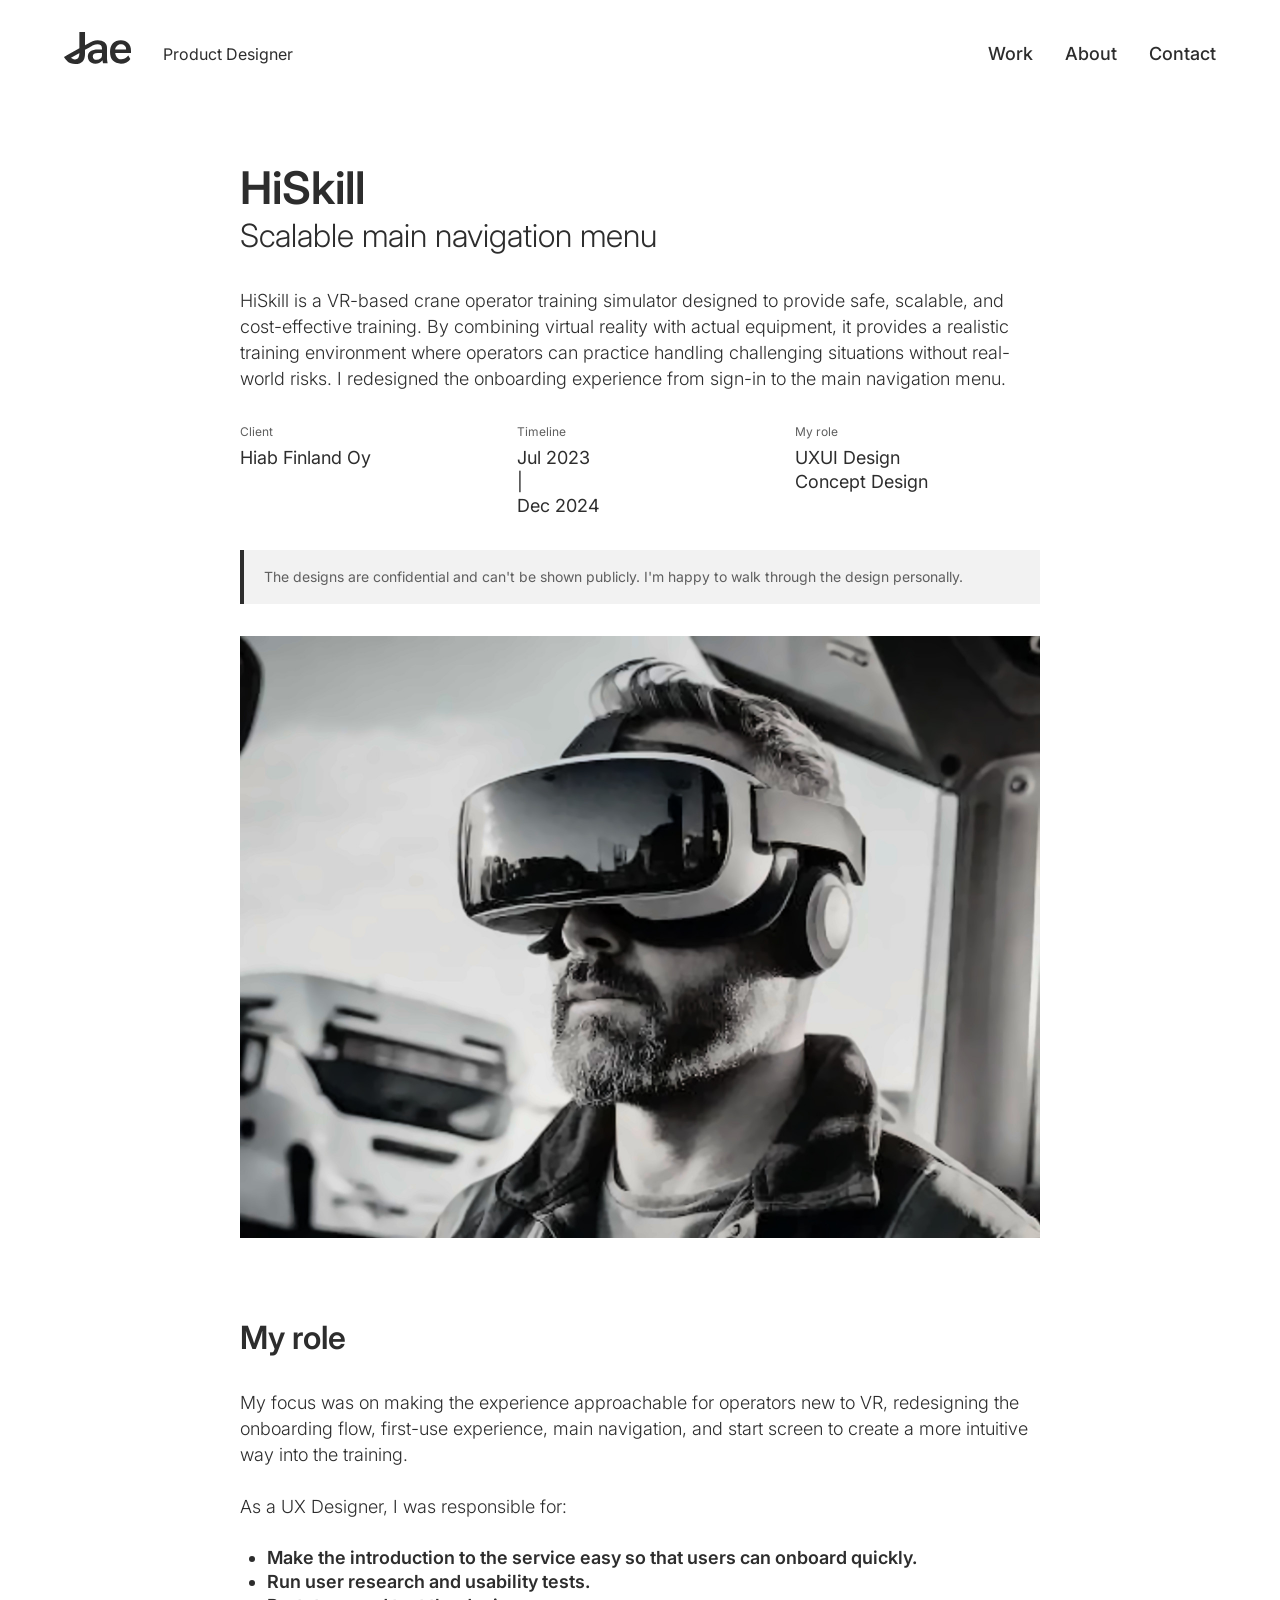
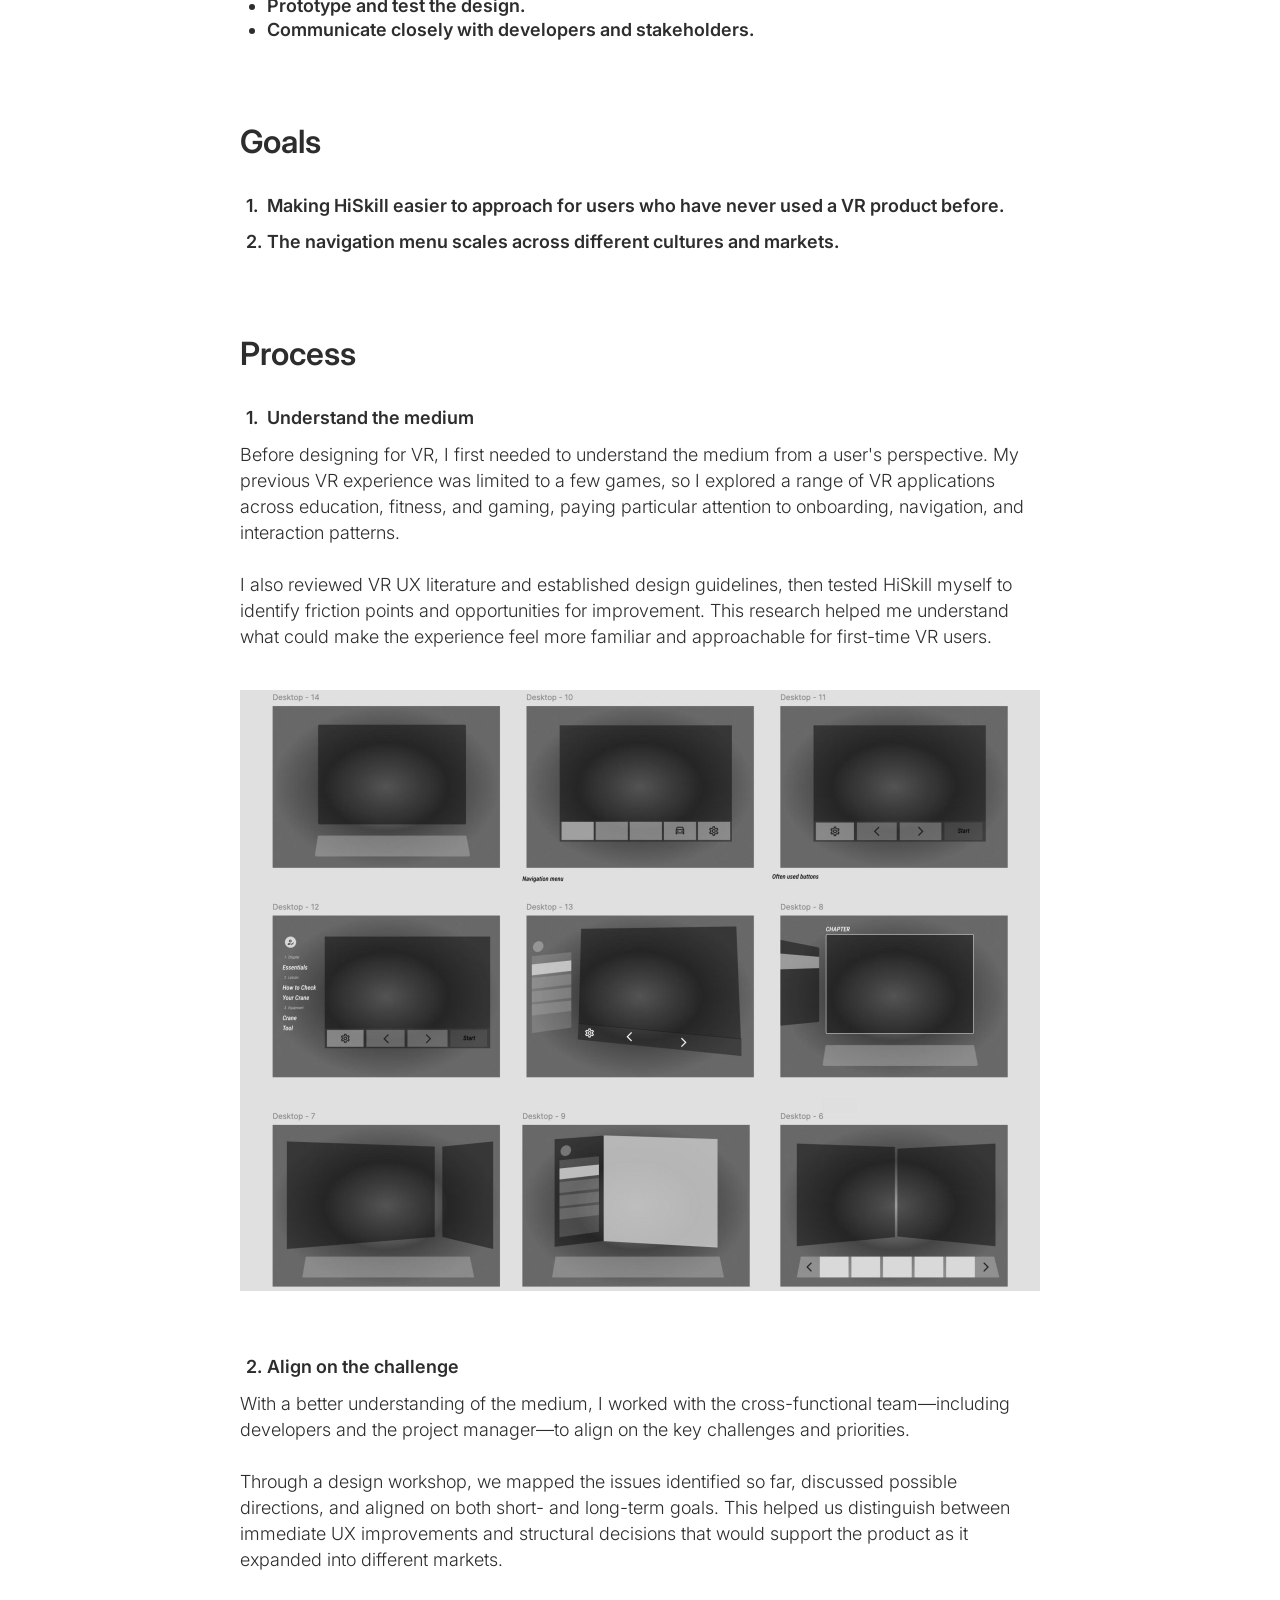
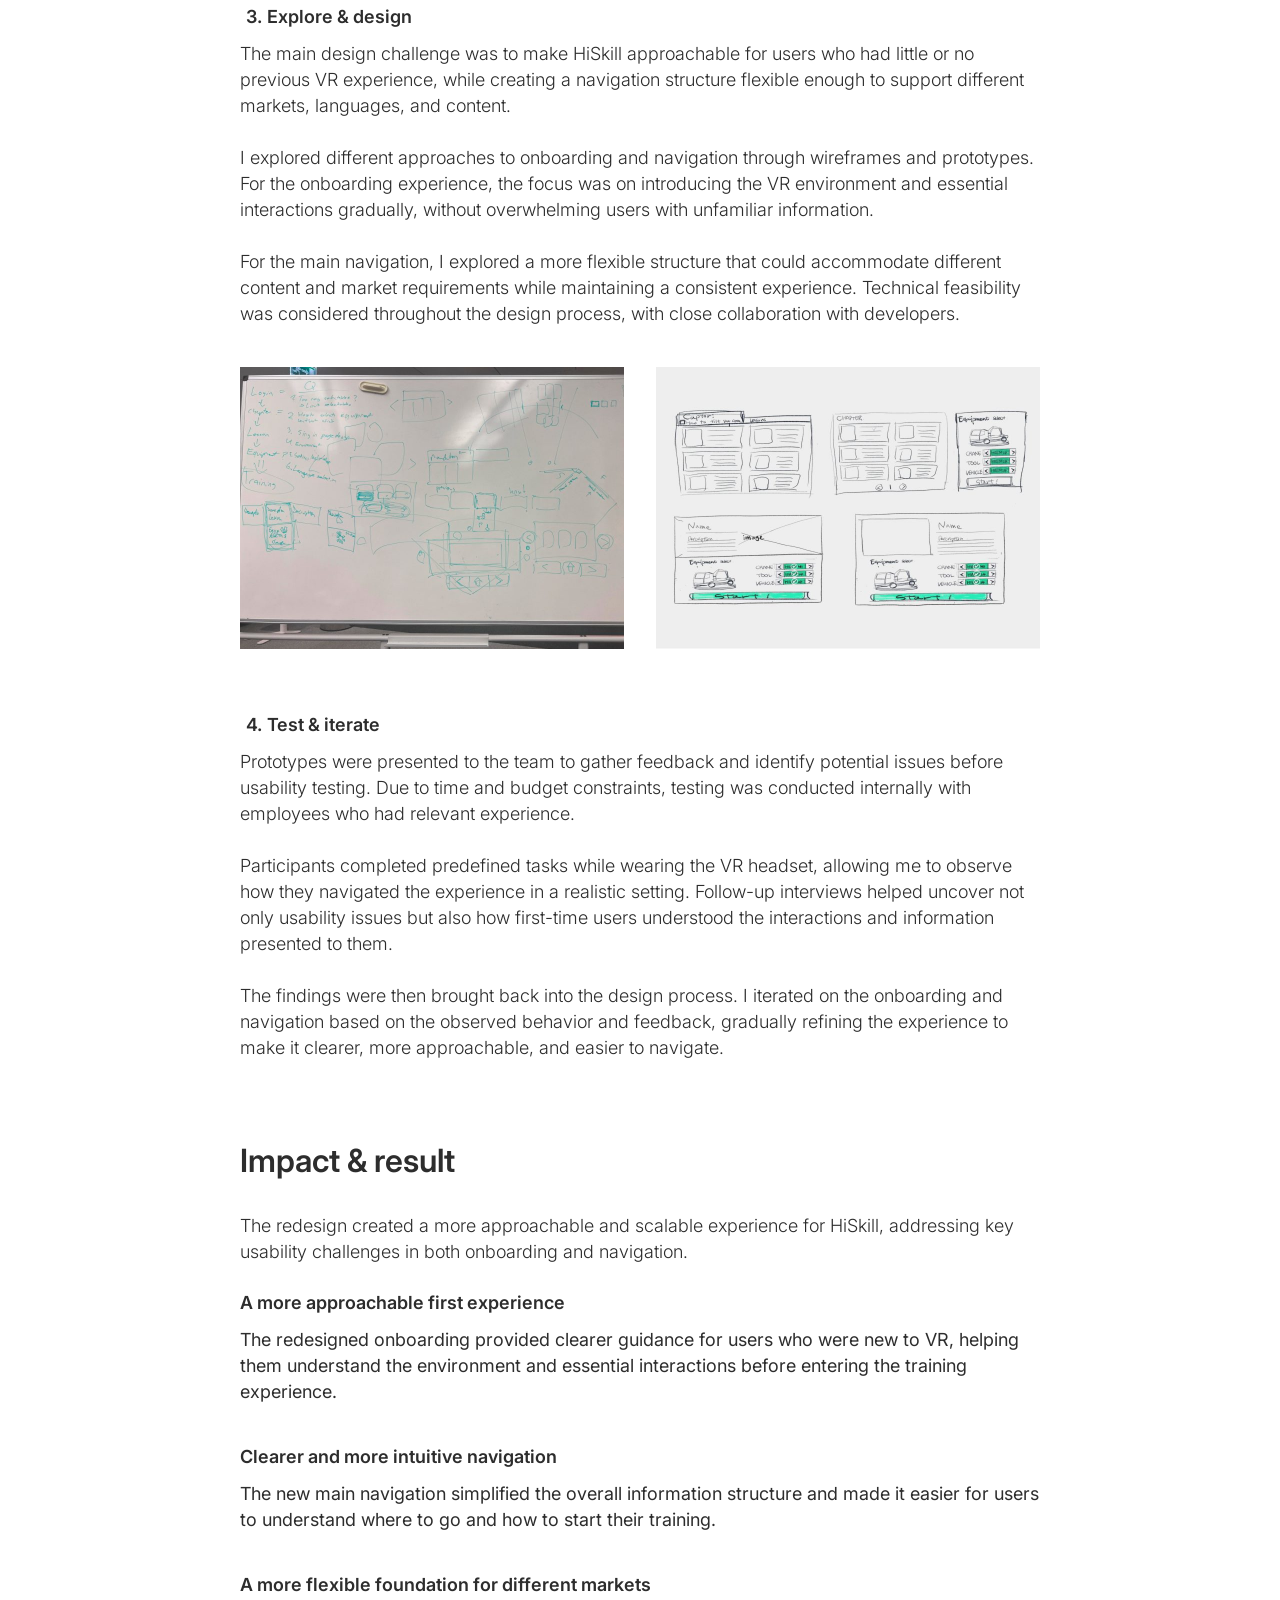
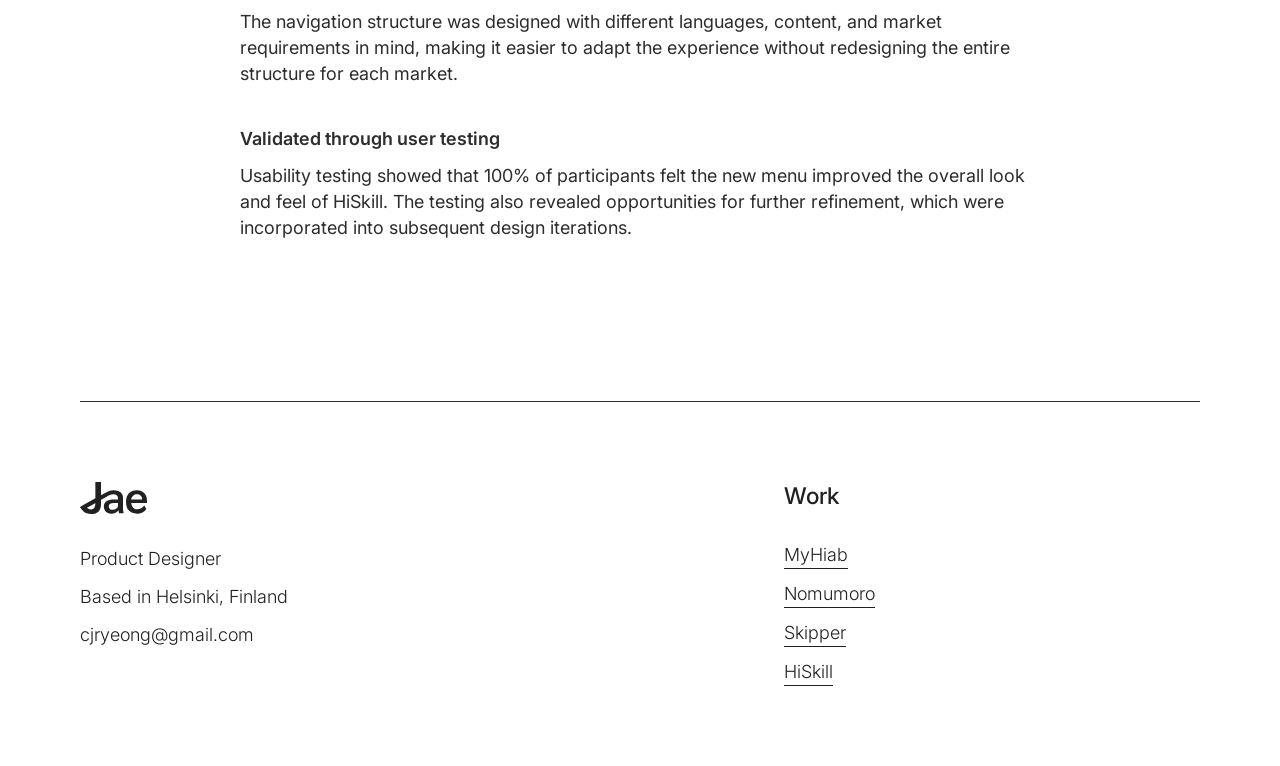
==== commit c73e557d: "Grammar and screenbreak fix" ====
--- a/projects/hiskill.html
+++ b/projects/hiskill.html
@@ -64,8 +64,8 @@
       <p>My focus was on making the experience approachable for operators new to VR, redesigning the onboarding flow, first-use experience, main navigation, and start screen to create a more intuitive way into the training.</p>
       <p>As a UX Designer, I was responsible for:</p>
       <ul class="bullets bullets--strong">
-        <li>Make introduction of the service easy that users can be quickly onboard.</li>
-        <li>Run user research and usability test.</li>
+        <li>Make the introduction to the service easy so that users can onboard quickly.</li>
+        <li>Run user research and usability tests.</li>
         <li>Prototype and test the design.</li>
         <li>Communicate closely with developers and stakeholders.</li>
       </ul>
@@ -75,10 +75,10 @@
       <h2 id="goals" class="project-section__title">Goals</h2>
       <ol class="numbered numbered--compact">
         <li>
-          <h3 class="numbered__title">Making HiSkill easier to approach for users who have never used VR product before.</h3>
+          <h3 class="numbered__title">Making HiSkill easier to approach for users who have never used a VR product before.</h3>
         </li>
         <li>
-          <h3 class="numbered__title">The navigation menu is scales across different culture and markets.</h3>
+          <h3 class="numbered__title">The navigation menu scales across different cultures and markets.</h3>
         </li>
       </ol>
     </section>
@@ -87,7 +87,7 @@
       <h2 id="process" class="project-section__title">Process</h2>
       <ol class="numbered">
         <li>
-          <h3 class="numbered__title">Understand the Medium</h3>
+          <h3 class="numbered__title">Understand the medium</h3>
           <p>Before designing for VR, I first needed to understand the medium from a user's perspective. My previous VR experience was limited to a few games, so I explored a range of VR applications across education, fitness, and gaming, paying particular attention to onboarding, navigation, and interaction patterns.</p>
           <p>I also reviewed VR UX literature and established design guidelines, then tested HiSkill myself to identify friction points and opportunities for improvement. This research helped me understand what could make the experience feel more familiar and approachable for first-time VR users.</p>
           <figure class="figure">
@@ -95,12 +95,12 @@
           </figure>
         </li>
         <li>
-          <h3 class="numbered__title">Align on the Challenge</h3>
+          <h3 class="numbered__title">Align on the challenge</h3>
           <p>With a better understanding of the medium, I worked with the cross-functional team—including developers and the project manager—to align on the key challenges and priorities.</p>
           <p>Through a design workshop, we mapped the issues identified so far, discussed possible directions, and aligned on both short- and long-term goals. This helped us distinguish between immediate UX improvements and structural decisions that would support the product as it expanded into different markets.</p>
         </li>
         <li>
-          <h3 class="numbered__title">Explore &amp; Design</h3>
+          <h3 class="numbered__title">Explore &amp; design</h3>
           <p>The main design challenge was to make HiSkill approachable for users who had little or no previous VR experience, while creating a navigation structure flexible enough to support different markets, languages, and content.</p>
           <p>I explored different approaches to onboarding and navigation through wireframes and prototypes. For the onboarding experience, the focus was on introducing the VR environment and essential interactions gradually, without overwhelming users with unfamiliar information.</p>
           <p>For the main navigation, I explored a more flexible structure that could accommodate different content and market requirements while maintaining a consistent experience. Technical feasibility was considered throughout the design process, with close collaboration with developers.</p>
@@ -110,10 +110,10 @@
           </figure>
         </li>
         <li>
-          <h3 class="numbered__title">Test &amp; Iterate</h3>
+          <h3 class="numbered__title">Test &amp; iterate</h3>
           <p>Prototypes were presented to the team to gather feedback and identify potential issues before usability testing. Due to time and budget constraints, testing was conducted internally with employees who had relevant experience.</p>
           <p>Participants completed predefined tasks while wearing the VR headset, allowing me to observe how they navigated the experience in a realistic setting. Follow-up interviews helped uncover not only usability issues but also how first-time users understood the interactions and information presented to them.</p>
-          <p>The findings were then brought back into the design process. I iterated on the onboarding and navigation based on the observed behaviour and feedback, gradually refining the experience to make it clearer, more approachable, and easier to navigate.</p>
+          <p>The findings were then brought back into the design process. I iterated on the onboarding and navigation based on the observed behavior and feedback, gradually refining the experience to make it clearer, more approachable, and easier to navigate.</p>
         </li>
       </ol>
     </section>
--- a/css/styles.css
+++ b/css/styles.css
@@ -250,7 +250,9 @@
 /* Hero ------------------------------------------------------------------- */
 .hero {
   display: grid;
-  grid-template-columns: minmax(0, 650px) minmax(0, 1fr);
+  /* The image is 650px wide on large screens but never takes more than half
+     the row, so the text column can't be squeezed narrower than the heading. */
+  grid-template-columns: min(650px, 50%) minmax(0, 1fr);
   /* 32px at 1440px wide, growing to 64px at 1920px */
   column-gap: clamp(32px, calc(100vw / 15 - 64px), 64px);
   padding: 0 var(--landing-pad);
@@ -259,6 +261,10 @@
 
 .hero__media {
   position: relative;
+  /* Keeps the photo's proportions as a minimum, but stretches to the band's
+     height when the text beside it is taller (the slides crop to fit). */
+  align-self: stretch;
+  width: 100%;
   aspect-ratio: 591 / 574;
   overflow: hidden;
   background: var(--color-media-bg);
@@ -294,13 +300,18 @@
 }
 
 .hero__text {
-  padding-top: 40px;
-}
-
+  /* Lets the heading size itself to this column (cqi units below) */
+  container-type: inline-size;
+  padding: 40px 0;
+}
+
+/* Fluid size tied to the text column's width: "Systematic", the longest
+   line, is ~5.3em wide in Inter Medium, so 18.5cqi always fits.
+   72px max, 40px min. */
 .hero__title {
-  font-size: 72px;
+  font-size: clamp(2.5rem, 18.5cqi, 4.5rem);
   font-weight: 500;
-  line-height: 88px;
+  line-height: 1.22;
   color: var(--color-text);
 }
 
@@ -310,10 +321,11 @@
 
 .hero__lead {
   max-width: 500px;
-  margin-top: 32px;
-  font-size: 23px;
+  margin-top: clamp(1.25rem, 0.9rem + 1.5vw, 2rem);
+  padding-bottom: 32px;
+  font-size: clamp(1.125rem, 1rem + 0.5vw, 1.4375rem);
   font-weight: 300;
-  line-height: 32px;
+  line-height: 1.4;
   color: var(--color-text);
 }
 
@@ -504,7 +516,8 @@
 /* Contact ---------------------------------------------------------------- */
 .contact {
   display: grid;
-  grid-template-columns: minmax(0, 640px) minmax(0, 1fr);
+  /* The links column keeps at least 16rem; the title column gives way first */
+  grid-template-columns: minmax(0, 640px) minmax(min(100%, 16rem), 1fr);
   gap: 64px;
   padding: 112px var(--landing-pad) 80px;
 }
@@ -625,13 +638,11 @@
    Responsive
    ========================================================================== */
 @media (max-width: 1100px) {
-  .hero__title,
   .about__title {
     font-size: 56px;
     line-height: 68px;
   }
 
-  .hero__lead,
   .about__lead {
     font-size: 20px;
     line-height: 30px;
@@ -651,6 +662,16 @@
   }
 }
 
+/* 901–1100px: the portrait is smaller here, so fit the section to it
+   (32px above the image) instead of leaving a tall empty band. */
+@media (min-width: 901px) and (max-width: 1100px) {
+  .about {
+    min-height: calc(400px * 1036 / 1084 + 32px);
+    padding-top: 32px;
+    padding-bottom: 32px;
+  }
+}
+
 @media (max-width: 900px) {
   :root {
     --gutter: 32px;
@@ -658,12 +679,14 @@
 
   .hero {
     grid-template-columns: 1fr;
-    row-gap: 8px;
-    padding-bottom: 48px;
+    row-gap: 32px;
+    /* The intro text already has 32px below it, so ~48px in total */
+    padding-bottom: 16px;
   }
 
   .hero__text {
     padding-top: 0;
+    padding-bottom: 0;
   }
 
   .work {
@@ -764,13 +787,11 @@
     padding: 0 var(--gutter);
   }
 
-  .hero__title,
   .about__title {
     font-size: 44px;
     line-height: 52px;
   }
 
-  .hero__lead,
   .about__lead {
     margin-top: 20px;
     font-size: 18px;
